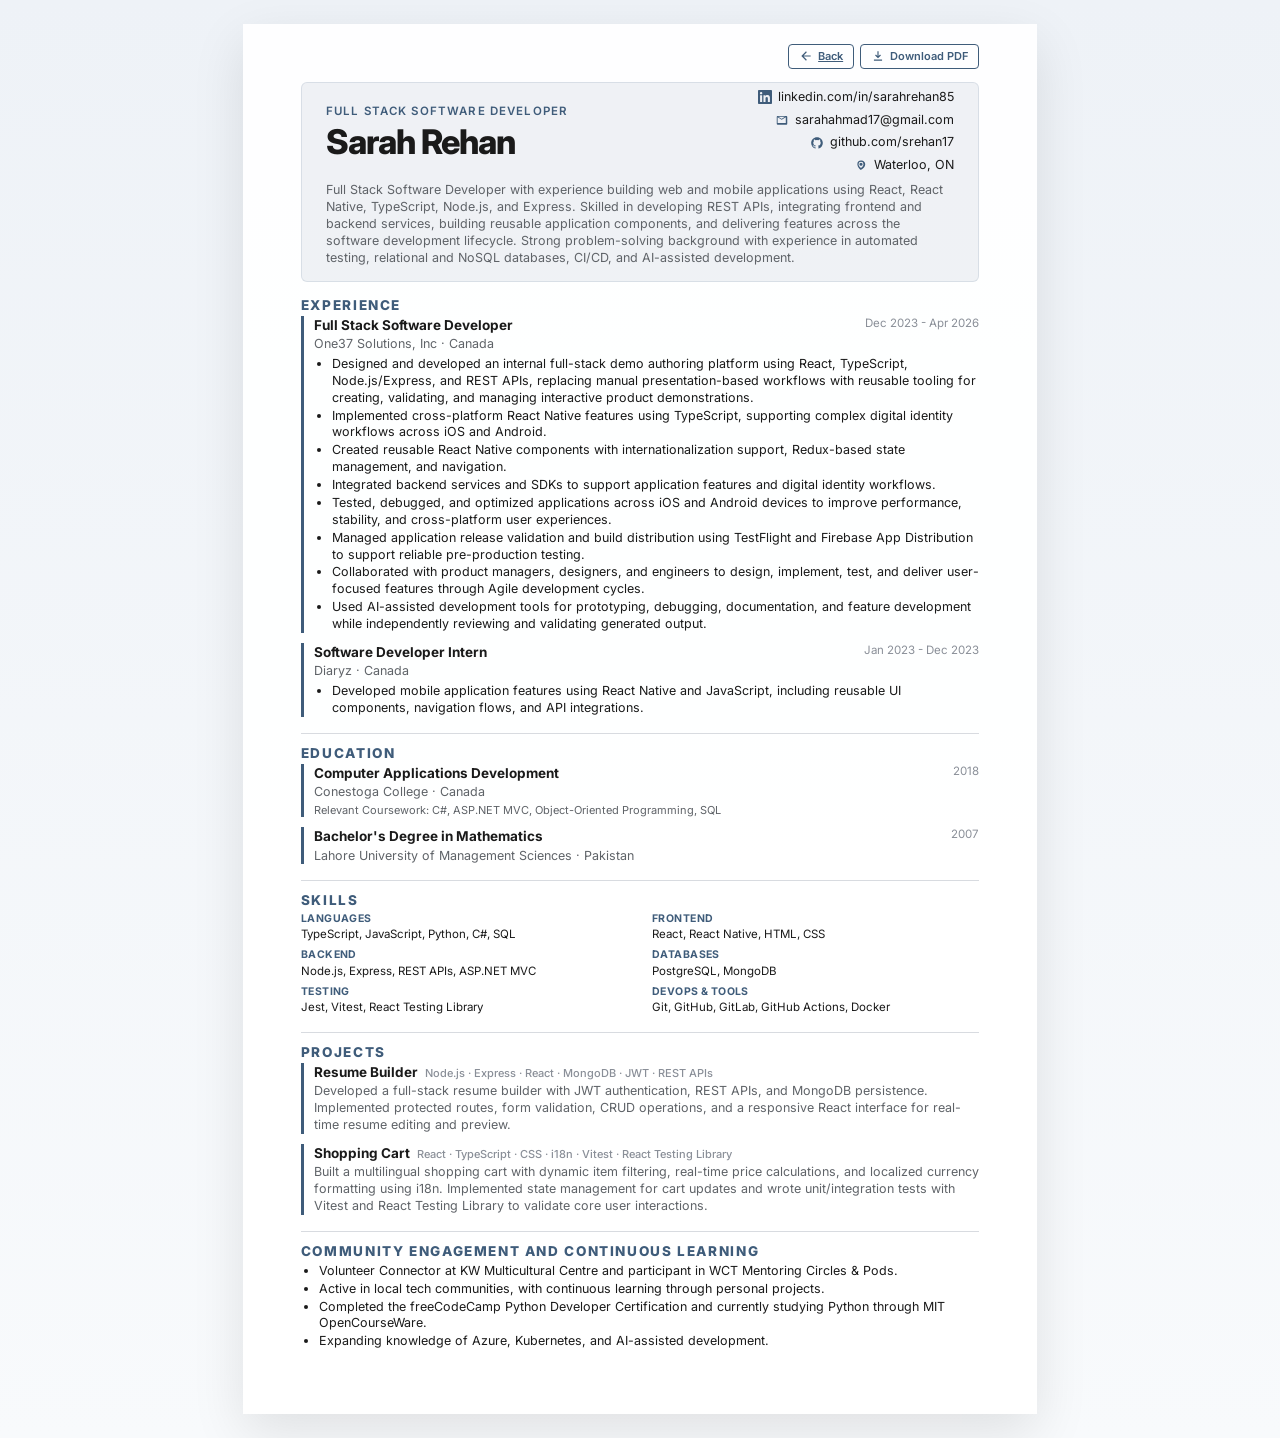
==== resume.html @ ca472cb9 "Update resume and portfolio" ====
<!DOCTYPE html>
<html lang="en">
<head>
  <meta charset="UTF-8" />
  <meta name="viewport" content="width=device-width, initial-scale=1.0" />
  <title>Sarah Rehan | Resume</title>
  <meta
    name="description"
    content="Sarah Rehan — Full Stack Software Developer resume"
  />
  <link rel="preconnect" href="https://fonts.googleapis.com" />
  <link rel="preconnect" href="https://fonts.gstatic.com" crossorigin />
  <link
    href="https://fonts.googleapis.com/css2?family=Inter:wght@400;500;600;700;800&display=swap"
    rel="stylesheet"
  />
  <link rel="stylesheet" href="./assets/resume.css" />
</head>
<body>
  <main class="page">
    <div class="page-actions">
      <a class="download-btn" href="./index.html">
        <svg viewBox="0 0 24 24" fill="currentColor" width="14" height="14" aria-hidden="true"><path d="M20 11H7.83l5.59-5.59L12 4l-8 8 8 8 1.41-1.41L7.83 13H20v-2z"/></svg>
        Back
      </a>
      <button class="download-btn" onclick="window.print()">
        <svg viewBox="0 0 24 24" fill="currentColor" width="14" height="14" aria-hidden="true"><path d="M12 16l-5-5 1.4-1.4 2.6 2.6V4h2v8.2l2.6-2.6L17 11l-5 5zm-7 4v-2h14v2H5z"/></svg>
        Download PDF
      </button>
    </div>
    <header class="header">
      <div class="header-top">
        <div class="header-identity">
          <p class="role">Full Stack Software Developer</p>
          <h1>Sarah Rehan</h1>
        </div>
        <div class="header-contact">
          <a href="https://www.linkedin.com/in/sarahrehan85" target="_blank" rel="noopener noreferrer">
            <span class="icon" aria-hidden="true">
              <svg viewBox="0 0 24 24" fill="currentColor"><path d="M20.447 20.452h-3.554v-5.569c0-1.328-.027-3.037-1.852-3.037-1.853 0-2.136 1.445-2.136 2.939v5.667H9.351V9h3.414v1.561h.046c.477-.9 1.637-1.85 3.37-1.85 3.601 0 4.267 2.37 4.267 5.455v6.286zM5.337 7.433a2.062 2.062 0 0 1-2.063-2.065 2.064 2.064 0 1 1 2.063 2.065zm1.782 13.019H3.555V9h3.564v11.452zM22.225 0H1.771C.792 0 0 .774 0 1.729v20.542C0 23.227.792 24 1.771 24h20.451C23.2 24 24 23.227 24 22.271V1.729C24 .774 23.2 0 22.222 0h.003z"/></svg>
            </span>
            <span>linkedin.com/in/sarahrehan85</span>
          </a>
          <a href="mailto:sarahahmad17@gmail.com">
            <span class="icon" aria-hidden="true">
              <svg viewBox="0 0 24 24" fill="currentColor"><path d="M3 6.75C3 5.78 3.78 5 4.75 5h14.5c.97 0 1.75.78 1.75 1.75v11.5c0 .97-.78 1.75-1.75 1.75H4.75A1.75 1.75 0 0 1 3 18.25V6.75Zm1.5.5v10h14V7.25l-7 4.5-7-4.5Zm1.1-.84 5.4 3.48c.2.13.45.13.65 0l5.4-3.48H5.5Z"/></svg>
            </span>
            <span>sarahahmad17@gmail.com</span>
          </a>
          <a href="https://github.com/srehan17" target="_blank" rel="noopener noreferrer">
            <span class="icon" aria-hidden="true">
              <svg viewBox="0 0 24 24" fill="currentColor"><path d="M12 2C6.477 2 2 6.477 2 12c0 4.418 2.865 8.166 6.839 9.489.5.092.682-.217.682-.482 0-.237-.009-.868-.013-1.703-2.782.604-3.369-1.342-3.369-1.342-.454-1.154-1.11-1.462-1.11-1.462-.908-.62.069-.608.069-.608 1.003.07 1.531 1.03 1.531 1.03.892 1.529 2.341 1.087 2.91.832.092-.647.35-1.088.636-1.338-2.22-.253-4.555-1.11-4.555-4.943 0-1.091.39-1.984 1.029-2.683-.103-.253-.446-1.27.098-2.647 0 0 .84-.269 2.75 1.025A9.578 9.578 0 0 1 12 6.836a9.59 9.59 0 0 1 2.504.337c1.909-1.294 2.747-1.025 2.747-1.025.546 1.377.202 2.394.1 2.647.64.699 1.028 1.592 1.028 2.683 0 3.842-2.339 4.687-4.566 4.935.359.309.678.919.678 1.852 0 1.336-.012 2.415-.012 2.743 0 .267.18.578.688.48C19.138 20.163 22 16.418 22 12c0-5.523-4.477-10-10-10z"/></svg>
            </span>
            <span>github.com/srehan17</span>
          </a>
          <span class="job-links-item">
            <span class="icon" aria-hidden="true">
              <svg viewBox="0 0 24 24" fill="currentColor"><path d="M12 2.75A6.25 6.25 0 0 0 5.75 9c0 3.84 3.33 7.72 5.06 9.24a1.25 1.25 0 0 0 1.38 0C15.92 16.74 19.25 12.84 19.25 9A6.25 6.25 0 0 0 12 2.75Zm0 2a4.25 4.25 0 0 1 4.25 4.25c0 2.55-2.33 5.05-4.25 6.64-1.92-1.6-4.25-4.09-4.25-6.64A4.25 4.25 0 0 1 12 4.75Zm0 1.5a2.75 2.75 0 1 0 0 5.5 2.75 2.75 0 0 0 0-5.5Z"/></svg>
            </span>
            <span>Waterloo, ON</span>
          </span>
        </div>
      </div>
      <p class="summary">
        Full Stack Software Developer with experience building web and mobile applications using React, React Native, TypeScript, Node.js, and Express. Skilled in developing REST APIs, integrating frontend and backend services, building reusable application components, and delivering features across the software development lifecycle. Strong problem-solving background with experience in automated testing, relational and NoSQL databases, CI/CD, and AI-assisted development.      
      </p>
    </header>
    <section class="section experience-section">
      <h2>Experience</h2>

      <div class="item">
        <div class="item-head">
          <div>
            <h3>Full Stack Software Developer</h3>
            <p>One37 Solutions, Inc · Canada</p>
          </div>
          <span>Dec 2023 - Apr 2026</span>
        </div>
        <ul>
          <li>
            Designed and developed an internal full-stack demo authoring platform using React, TypeScript, Node.js/Express, and REST APIs, replacing manual presentation-based workflows with reusable tooling for creating, validating, and managing interactive product demonstrations.
          </li>
          <li>
            Implemented cross-platform React Native features using TypeScript, supporting complex digital identity workflows across iOS and Android.
          </li>
          <li>
            Created reusable React Native components with internationalization support, Redux-based state management, and navigation.
          </li>
          <li>
            Integrated backend services and SDKs to support application features and digital identity workflows.
          </li>
          <li>
            Tested, debugged, and optimized applications across iOS and Android devices to improve performance, stability, and cross-platform user experiences.
          </li>
          <li>
            Managed application release validation and build distribution using TestFlight and Firebase App Distribution to support reliable pre-production testing.
          </li>
          <li>
            Collaborated with product managers, designers, and engineers to design, implement, test, and deliver user-focused features through Agile development cycles.
          </li>
          <li>
            Used AI-assisted development tools for prototyping, debugging, documentation, and feature development while independently reviewing and validating generated output.
          </li>
        </ul>
      </div>

      <div class="item">
        <div class="item-head">
          <div>
            <h3>Software Developer Intern</h3>
            <p>Diaryz · Canada</p>
          </div>
          <span>Jan 2023 - Dec 2023</span>
        </div>
        <ul>
          <li>
            Developed mobile application features using React Native and JavaScript, including reusable UI components, navigation flows, and API integrations.
          </li>
        </ul>
      </div>
    </section>

    <section class="section education-section">
      <h2>Education</h2>

      <div class="edu">
        <div class="edu-head">
          <div>
            <h3>Computer Applications Development</h3>
            <p>Conestoga College · Canada</p>
          </div>
          <span>2018</span>
        </div>
        <div>
          <p class="coursework">
            Relevant Coursework: C#, ASP.NET MVC, Object-Oriented Programming, SQL
          </p>
          </div>
      </div>

      <div class="edu">
        <div class="edu-head">
          <div>
            <h3>Bachelor's Degree in Mathematics</h3>
            <p>Lahore University of Management Sciences · Pakistan</p>
          </div>
          <span>2007</span>
        </div>
      </div>
    </section>

    <section class="section skills-section">
      <h2>Skills</h2>
      <div class="skills-grid">
        <div class="skill-row">
          <span class="skill-label">Languages</span>
          <span class="skill-values">TypeScript, JavaScript, Python, C#, SQL</span>
        </div>
        <div class="skill-row">
          <span class="skill-label">Frontend</span>
          <span class="skill-values">React, React Native, HTML, CSS</span>
        </div>
        <div class="skill-row">
          <span class="skill-label">Backend</span>
          <span class="skill-values">Node.js, Express, REST APIs, ASP.NET MVC</span>
        </div>
        <div class="skill-row">
          <span class="skill-label">Databases</span>
          <span class="skill-values">PostgreSQL, MongoDB</span>
        </div>
        <div class="skill-row">
          <span class="skill-label">Testing</span>
          <span class="skill-values">Jest, Vitest, React Testing Library</span>
        </div>
        <div class="skill-row">
          <span class="skill-label">DevOps & Tools</span>
          <span class="skill-values">Git, GitHub, GitLab, GitHub Actions, Docker</span>
        </div>
      </div>
    </section>

    <div class="bottom-grid">
      <section class="section">
        <h2>Projects</h2>

        <div class="project">
          <h3>Resume Builder <span class="tech">Node.js · Express · React · MongoDB · JWT · REST APIs</span></h3>
          <p>
            Developed a full-stack resume builder with JWT authentication, REST APIs, and MongoDB persistence. Implemented protected routes, form validation, CRUD operations, and a responsive React interface for real-time resume editing and preview.
          </p>
        </div>
        <div class="project">
          <h3>Shopping Cart <span class="tech">React · TypeScript · CSS · i18n · Vitest · React Testing Library</span></h3>
          <p>
            Built a multilingual shopping cart with dynamic item filtering, real-time price calculations, and localized currency formatting using i18n. Implemented state management for cart updates and wrote unit/integration tests with Vitest and React Testing Library to validate core user interactions.
          </p>
        </div>
      </section>

      <section class="section">
        <h2>Community Engagement and Continuous Learning</h2>
        <div class="item">
          <ul class="compact">
            <li>Volunteer Connector at KW Multicultural Centre and participant in WCT Mentoring Circles &amp; Pods.</li>            
            <li>Active in local tech communities, with continuous learning through personal projects.</li>
            <li>  Completed the freeCodeCamp Python Developer Certification and currently studying Python through MIT OpenCourseWare.</li>
            <li>Expanding knowledge of Azure, Kubernetes, and AI-assisted development.</li>
          </ul>
        </div>
      </section>
    </div>
  </main>
</body>
</html>
---- assets/resume.css ----
:root {
  --text: #1a1a1a;
  --muted: #5f6368;
  --soft: #8a8f98;
  --line: #d8dbe0;
  --accent: #3f5c7a;
  --bg: #ffffff;
}

* {
  box-sizing: border-box;
}

html,
body {
  margin: 0;
  padding: 0;
  background: linear-gradient(180deg, #eef2f7 0%, #f8fafc 100%);
  color: var(--text);
  font-family: "Inter", sans-serif;
  line-height: 1.35;
}

body {
  padding: 24px 0;
}

.page {
  position: relative;
  width: 210mm;
  min-height: 297mm;
  margin: 0 auto;
  background: rgba(255, 255, 255, 0.96);
  padding: 15mm 15mm 14mm;
  box-shadow: 0 18px 50px rgba(0, 0, 0, 0.1);
  border: 1px solid rgba(255, 255, 255, 0.6);
}

/* Header */
.header {
  display: block;
  margin-bottom: 10px;
  padding: 6px 24px 14px;
  border-radius: 6px;
  background: rgba(63, 92, 122, 0.08);
  border: 1px solid rgba(63, 92, 122, 0.12);
}

.header-top {
  display: grid;
  grid-template-columns: 1fr auto;
  gap: 20px;
  align-items: center;
}

.header-contact {
  display: grid;
  gap: 6px;
  justify-items: end;
  text-align: right;
}

h1 {
  margin: 0;
  font-size: 34px;
  line-height: 1;
  font-weight: 800;
  letter-spacing: -0.03em;
}

.role {
  margin: 0 0 6px;
  font-size: 11.5px;
  font-weight: 600;
  letter-spacing: 0.1em;
  text-transform: uppercase;
  color: var(--accent);
}

.contact {
  display: grid;
  gap: 6px;
  justify-items: end;
  font-size: 12.5px;
  text-align: right;
}

.contact-item,
.header-contact a,
.header-contact .job-links-item {
  display: inline-flex;
  align-items: center;
  gap: 6px;
  color: var(--text);
  text-decoration: none;
  font-size: 12.5px;
}

.contact-item {
  gap: 8px;
}

.contact-item:hover,
.header-contact a:hover {
  color: var(--accent);
}

.contact-item .icon {
  width: 16px;
  height: 16px;
}

.header-contact .icon,
.job-links .icon {
  width: 14px;
  height: 14px;
}

.contact-item .icon,
.header-contact .icon,
.job-links .icon {
  display: inline-flex;
  color: var(--accent);
  flex-shrink: 0;
}

.contact-item .icon svg,
.header-contact .icon svg,
.job-links .icon svg {
  width: 100%;
  height: 100%;
}

.contact a,
.contact span {
  color: inherit;
  text-decoration: none;
}

.job-links {
  margin-top: 6px;
  display: flex;
  flex-wrap: wrap;
  gap: 14px;
}

.job-links a {
  display: inline-flex;
  align-items: center;
  gap: 6px;
  color: var(--text);
  text-decoration: none;
  font-size: 12.5px;
}

.job-links a:hover {
  color: var(--accent);
}

.job-links-item {
  display: inline-flex;
  align-items: center;
  gap: 6px;
  font-size: 12.5px;
  color: var(--text);
}

/* Sections */
.section {
  margin-top: 16px;
  padding-top: 10px;
  border-top: 1px solid var(--line);
}

.header + .section {
  margin-top: 14px;
  padding-top: 0;
  border-top: none;
}

.summary {
  margin-top: 4px;
  padding-top: 4px;
  color: var(--muted);
}

h2 {
  margin: 0 0 2px;
  font-size: 12.5px;
  font-weight: 800;
  text-transform: uppercase;
  letter-spacing: 0.12em;
  color: var(--accent);
}

h3 {
  margin: 0;
  font-size: 13.5px;
  font-weight: 700;
}

p {
  margin: 0;
  font-size: 12.5px;
}

ul {
  margin: 3px 0 0 18px;
  padding: 0;
}

li {
  margin: 0 0 1px;
  font-size: 12.5px;
}

strong {
  font-weight: 700;
}

/* Section heading emphasis */
.experience-section h2,
.education-section h2,
.skills-section h2,
.bottom-grid h2 {
  font-size: 13.5px;
}

.item,
.project,
.edu {
  margin-bottom: 10px;
}

.item-head,
.edu-head {
  display: grid;
  grid-template-columns: 1fr auto;
  gap: 12px;
  align-items: start;
  margin-bottom: 1px;
}

.item-head p,
.edu p,
.project p:first-of-type {
  margin-top: 2px;
  color: var(--muted);
}

.project p {
  margin-top: 1px;
}

.item-head span,
.edu-head span {
  font-size: 11.5px;
  color: var(--soft);
  white-space: nowrap;
}

.experience-section .item,
.education-section .edu,
.project,
.section .item {
  padding-left: 10px;
  border-left: 3px solid var(--accent);
}

.section:last-child .item {
  padding-left: 0;
  border-left: none;
}

.bottom-grid .project:last-child,
.education-section .edu:last-child,
.experience-section .item:last-child {
  margin-bottom: 0;
}

/* Layout blocks */
.two-col {
  display: grid;
  grid-template-columns: 1.35fr 0.95fr;
  gap: 18px;
  align-items: start;
}

.bottom-grid {
  display: grid;
  grid-template-columns: 1fr;
  gap: 0;
  align-items: start;
}

.bottom-grid > .section {
  min-width: 0;
}

.bottom-grid > .section h2 {
  margin-top: 0;
}

.skills-grid {
  display: grid;
  grid-template-columns: 1fr 1fr;
  gap: 6px 24px;
}

.skill-row {
  display: block;
}

.skill-label {
  display: block;
  margin-bottom: 1px;
  font-size: 10.5px;
  font-weight: 700;
  color: var(--accent);
  text-transform: uppercase;
  letter-spacing: 0.04em;
}

.skill-values {
  display: block;
  font-size: 11.5px;
  line-height: 1.35;
  color: var(--text);
}

.pills {
  display: flex;
  flex-wrap: wrap;
  gap: 4px;
  justify-content: center;
  margin-top: 10px;
}

.pill {
  padding: 1px 7px;
  border: 1px solid rgba(63, 92, 122, 0.2);
  border-radius: 4px;
  background: #ffffff;
  color: var(--text);
  font-size: 11px;
}

.compact li {
  margin-bottom: 1px;
}

.tech {
  margin-left: 4px;
  font-size: 11px;
  font-weight: 500;
  color: var(--soft);
}

.subhead {
  margin-top: 0;
}

.coursework {
  margin-top: 3px;
  color: var(--muted);
  font-size: 11px;
  line-height: 1.3;
}

/* Actions */
.page-actions {
  position: absolute;
  top: 5mm;
  right: 15mm;
  display: flex;
  gap: 6px;
}

.download-btn {
  display: inline-flex;
  align-items: center;
  gap: 5px;
  padding: 4px 10px;
  border: 1px solid var(--accent);
  border-radius: 4px;
  background: transparent;
  color: var(--accent);
  font-family: inherit;
  font-size: 11px;
  font-weight: 600;
  cursor: pointer;
  transition: background 0.15s, color 0.15s;
}

.download-btn:hover {
  background: var(--accent);
  color: #ffffff;
}

/* Mobile fallback */
@media screen and (max-width: 900px) {
  body {
    padding: 0;
    background: #ffffff;
  }

  .page {
    width: 100%;
    min-height: auto;
    padding: 16px 22px 22px;
    box-shadow: none;
  }

  .page-actions {
    position: static;
    margin-bottom: 14px;
  }

  .header,
  .header-top,
  .two-col,
  .bottom-grid,
  .item-head,
  .edu-head {
    display: block;
  }

  .header-contact,
  .contact {
    justify-items: start;
    text-align: left;
    margin-top: 12px;
  }

  .experience-section .item,
  .education-section .edu {
    padding-left: 0;
    border-left: none;
  }

  .skills-grid {
    grid-template-columns: 1fr;
    gap: 6px;
  }

  .skill-row {
    display: grid;
    grid-template-columns: 110px 1fr;
    gap: 8px;
    align-items: start;
    padding: 6px 0;
    border-bottom: 1px solid var(--line);
  }

  .skill-row:last-child {
    border-bottom: none;
  }

  .skill-label {
    font-size: 11px;
    line-height: 1.2;
  }

  .skill-values {
    font-size: 12px;
    line-height: 1.35;
  }
}

@media screen and (max-width: 480px) {
  .skill-row,
  .skills-grid {
    grid-template-columns: 1fr;
  }

  .skill-row {
    gap: 2px;
  }

  .skills-grid {
    gap: 8px;
  }

  .skill-label {
    font-size: 10.5px;
  }

  .skill-values {
    font-size: 12px;
  }
}

/* Print */
@page {
  size: A4;
  margin: 10mm;
}

@media print {
  html,
  body {
    margin: 0;
    padding: 0;
    background: #ffffff;
  }

  .page {
    width: auto;
    min-height: auto;
    margin: 0;
    padding: 9mm 11mm;
    border: none;
    box-shadow: none;
  }

  .header-actions,
  .page-actions {
    display: none !important;
  }

  .header-top {
    display: grid;
    grid-template-columns: 1fr auto;
  }

  .header-contact {
    justify-items: end;
    text-align: right;
  }

  .header {
    padding: 14px 16px;
    margin-bottom: 10px;
  }

  .section {
    margin-top: 6px;
    padding-top: 4px;
  }

  .header + .section {
    margin-top: 6px;
    padding-top: 0;
  }

  .item,
  .project,
  .edu {
    margin-bottom: 5px;
  }

  ul {
    margin-top: 3px;
  }

  li {
    margin-bottom: 1px;
  }

  .summary {
    margin-top: 4px;
    padding-top: 4px;
  }

  p,
  li {
    font-size: 11px;
    line-height: 1.35;
  }

  h3 {
    font-size: 12px;
  }

  h2 {
    font-size: 11px;
  }

  .experience-section h2,
  .education-section h2,
  .skills-section h2,
  .bottom-grid h2 {
    font-size: 12px;
  }

  a {
    color: inherit;
    text-decoration: none;
  }
}
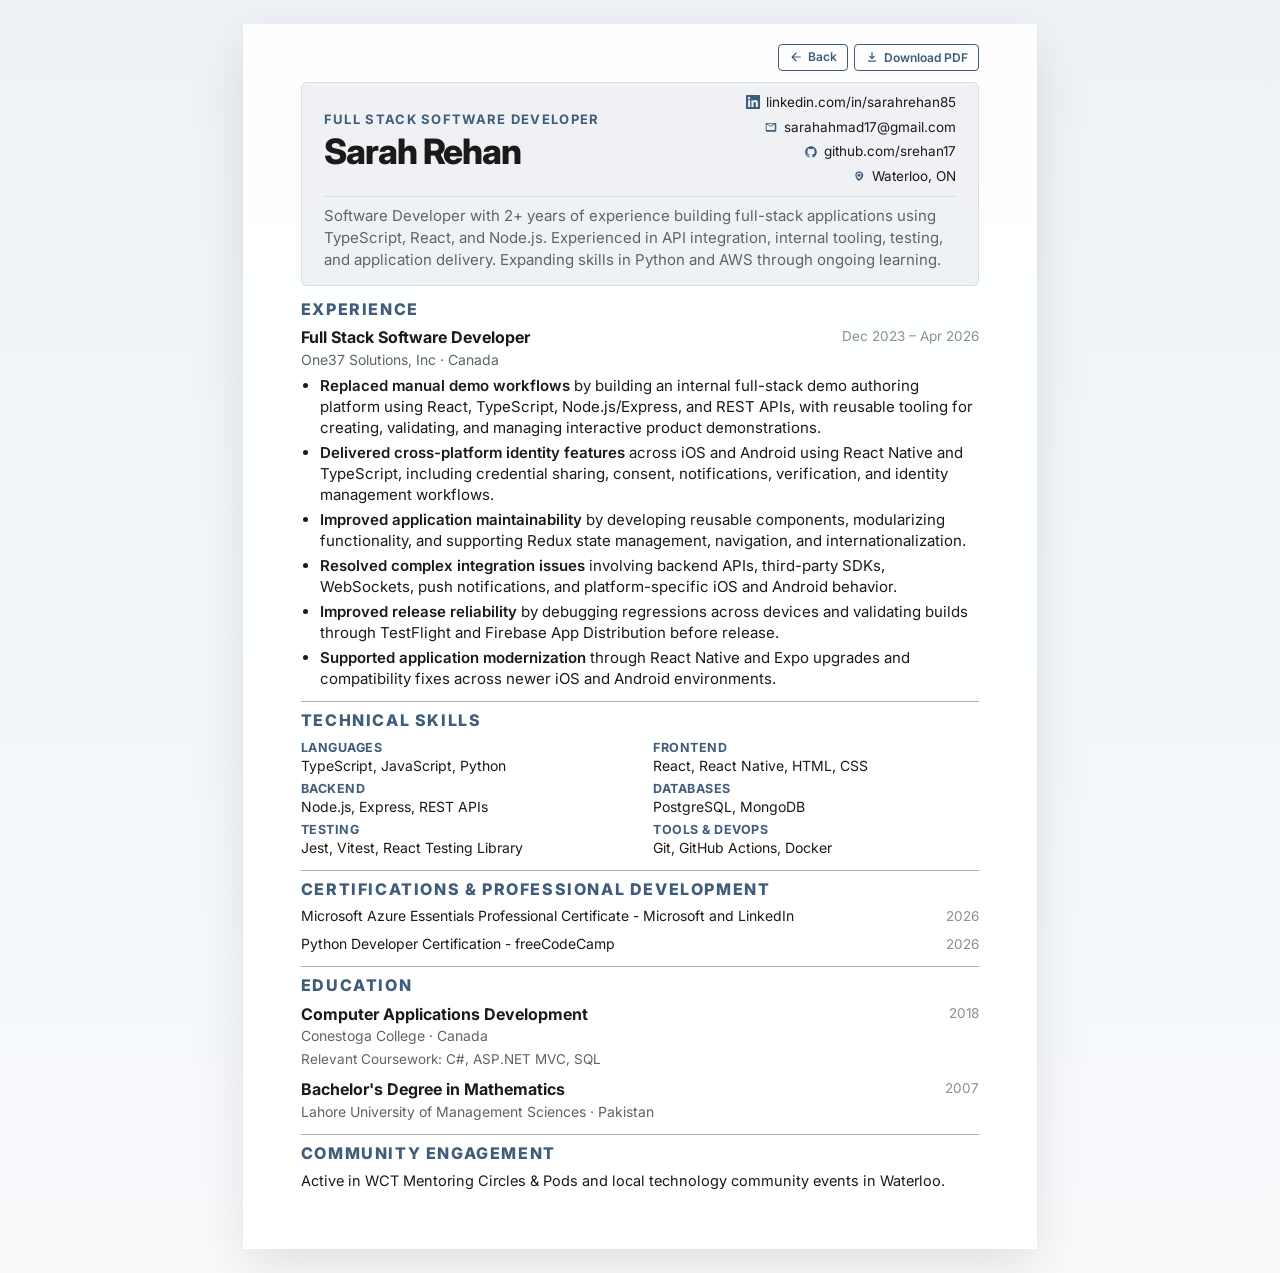
==== commit 3badd604: "Refine resume content and styling" ====
--- a/resume.html
+++ b/resume.html
@@ -3,68 +3,137 @@
 <head>
   <meta charset="UTF-8" />
   <meta name="viewport" content="width=device-width, initial-scale=1.0" />
+
   <title>Sarah Rehan | Resume</title>
+
   <meta
     name="description"
     content="Sarah Rehan — Full Stack Software Developer resume"
   />
+
   <link rel="preconnect" href="https://fonts.googleapis.com" />
   <link rel="preconnect" href="https://fonts.gstatic.com" crossorigin />
+
   <link
     href="https://fonts.googleapis.com/css2?family=Inter:wght@400;500;600;700;800&display=swap"
     rel="stylesheet"
   />
+
   <link rel="stylesheet" href="./assets/resume.css" />
 </head>
+
 <body>
   <main class="page">
+
+    <!-- Actions -->
     <div class="page-actions">
       <a class="download-btn" href="./index.html">
-        <svg viewBox="0 0 24 24" fill="currentColor" width="14" height="14" aria-hidden="true"><path d="M20 11H7.83l5.59-5.59L12 4l-8 8 8 8 1.41-1.41L7.83 13H20v-2z"/></svg>
+        <svg
+          viewBox="0 0 24 24"
+          fill="currentColor"
+          width="14"
+          height="14"
+          aria-hidden="true"
+        >
+          <path
+            d="M20 11H7.83l5.59-5.59L12 4l-8 8 8 8 1.41-1.41L7.83 13H20v-2z"
+          />
+        </svg>
         Back
       </a>
+
       <button class="download-btn" onclick="window.print()">
-        <svg viewBox="0 0 24 24" fill="currentColor" width="14" height="14" aria-hidden="true"><path d="M12 16l-5-5 1.4-1.4 2.6 2.6V4h2v8.2l2.6-2.6L17 11l-5 5zm-7 4v-2h14v2H5z"/></svg>
+        <svg
+          viewBox="0 0 24 24"
+          fill="currentColor"
+          width="14"
+          height="14"
+          aria-hidden="true"
+        >
+          <path
+            d="M12 16l-5-5 1.4-1.4 2.6 2.6V4h2v8.2l2.6-2.6L17 11l-5 5zm-7 4v-2h14v2H5z"
+          />
+        </svg>
         Download PDF
       </button>
     </div>
+
+    <!-- Header -->
     <header class="header">
       <div class="header-top">
+
         <div class="header-identity">
           <p class="role">Full Stack Software Developer</p>
           <h1>Sarah Rehan</h1>
         </div>
+
         <div class="header-contact">
-          <a href="https://www.linkedin.com/in/sarahrehan85" target="_blank" rel="noopener noreferrer">
+
+          <a
+            href="https://www.linkedin.com/in/sarahrehan85"
+            target="_blank"
+            rel="noopener noreferrer"
+          >
             <span class="icon" aria-hidden="true">
-              <svg viewBox="0 0 24 24" fill="currentColor"><path d="M20.447 20.452h-3.554v-5.569c0-1.328-.027-3.037-1.852-3.037-1.853 0-2.136 1.445-2.136 2.939v5.667H9.351V9h3.414v1.561h.046c.477-.9 1.637-1.85 3.37-1.85 3.601 0 4.267 2.37 4.267 5.455v6.286zM5.337 7.433a2.062 2.062 0 0 1-2.063-2.065 2.064 2.064 0 1 1 2.063 2.065zm1.782 13.019H3.555V9h3.564v11.452zM22.225 0H1.771C.792 0 0 .774 0 1.729v20.542C0 23.227.792 24 1.771 24h20.451C23.2 24 24 23.227 24 22.271V1.729C24 .774 23.2 0 22.222 0h.003z"/></svg>
+              <svg viewBox="0 0 24 24" fill="currentColor">
+                <path
+                  d="M20.447 20.452h-3.554v-5.569c0-1.328-.027-3.037-1.852-3.037-1.853 0-2.136 1.445-2.136 2.939v5.667H9.351V9h3.414v1.561h.046c.477-.9 1.637-1.85 3.37-1.85 3.601 0 4.267 2.37 4.267 5.455v6.286zM5.337 7.433a2.062 2.062 0 0 1-2.063-2.065 2.064 2.064 0 1 1 2.063 2.065zm1.782 13.019H3.555V9h3.564v11.452zM22.225 0H1.771C.792 0 0 .774 0 1.729v20.542C0 23.227.792 24 1.771 24h20.451C23.2 24 24 23.227 24 22.271V1.729C24 .774 23.2 0 22.222 0h.003z"
+                />
+              </svg>
             </span>
+
             <span>linkedin.com/in/sarahrehan85</span>
           </a>
+
           <a href="mailto:sarahahmad17@gmail.com">
             <span class="icon" aria-hidden="true">
-              <svg viewBox="0 0 24 24" fill="currentColor"><path d="M3 6.75C3 5.78 3.78 5 4.75 5h14.5c.97 0 1.75.78 1.75 1.75v11.5c0 .97-.78 1.75-1.75 1.75H4.75A1.75 1.75 0 0 1 3 18.25V6.75Zm1.5.5v10h14V7.25l-7 4.5-7-4.5Zm1.1-.84 5.4 3.48c.2.13.45.13.65 0l5.4-3.48H5.5Z"/></svg>
+              <svg viewBox="0 0 24 24" fill="currentColor">
+                <path
+                  d="M3 6.75C3 5.78 3.78 5 4.75 5h14.5c.97 0 1.75.78 1.75 1.75v11.5c0 .97-.78 1.75-1.75 1.75H4.75A1.75 1.75 0 0 1 3 18.25V6.75Zm1.5.5v10h14V7.25l-7 4.5-7-4.5Zm1.1-.84 5.4 3.48c.2.13.45.13.65 0l5.4-3.48H5.5Z"
+                />
+              </svg>
             </span>
+
             <span>sarahahmad17@gmail.com</span>
           </a>
-          <a href="https://github.com/srehan17" target="_blank" rel="noopener noreferrer">
+
+          <a
+            href="https://github.com/srehan17"
+            target="_blank"
+            rel="noopener noreferrer"
+          >
             <span class="icon" aria-hidden="true">
-              <svg viewBox="0 0 24 24" fill="currentColor"><path d="M12 2C6.477 2 2 6.477 2 12c0 4.418 2.865 8.166 6.839 9.489.5.092.682-.217.682-.482 0-.237-.009-.868-.013-1.703-2.782.604-3.369-1.342-3.369-1.342-.454-1.154-1.11-1.462-1.11-1.462-.908-.62.069-.608.069-.608 1.003.07 1.531 1.03 1.531 1.03.892 1.529 2.341 1.087 2.91.832.092-.647.35-1.088.636-1.338-2.22-.253-4.555-1.11-4.555-4.943 0-1.091.39-1.984 1.029-2.683-.103-.253-.446-1.27.098-2.647 0 0 .84-.269 2.75 1.025A9.578 9.578 0 0 1 12 6.836a9.59 9.59 0 0 1 2.504.337c1.909-1.294 2.747-1.025 2.747-1.025.546 1.377.202 2.394.1 2.647.64.699 1.028 1.592 1.028 2.683 0 3.842-2.339 4.687-4.566 4.935.359.309.678.919.678 1.852 0 1.336-.012 2.415-.012 2.743 0 .267.18.578.688.48C19.138 20.163 22 16.418 22 12c0-5.523-4.477-10-10-10z"/></svg>
+              <svg viewBox="0 0 24 24" fill="currentColor">
+                <path
+                  d="M12 2C6.477 2 2 6.477 2 12c0 4.418 2.865 8.166 6.839 9.489.5.092.682-.217.682-.482 0-.237-.009-.868-.013-1.703-2.782.604-3.369-1.342-3.369-1.342-.454-1.154-1.11-1.462-1.11-1.462-.908-.62.069-.608.069-.608 1.003.07 1.531 1.03 1.531 1.03.892 1.529 2.341 1.087 2.91.832.092-.647.35-1.088.636-1.338-2.22-.253-4.555-1.11-4.555-4.943 0-1.091.39-1.984 1.029-2.683-.103-.253-.446-1.27.098-2.647 0 0 .84-.269 2.75 1.025A9.578 9.578 0 0 1 12 6.836a9.59 9.59 0 0 1 2.504.337c1.909-1.294 2.747-1.025 2.747-1.025.546 1.377.202 2.394.1 2.647.64.699 1.028 1.592 1.028 2.683 0 3.842-2.339 4.687-4.566 4.935.359.309.678.919.678 1.852 0 1.336-.012 2.415-.012 2.743 0 .267.18.578.688.48C19.138 20.163 22 16.418 22 12c0-5.523-4.477-10-10-10z"
+                />
+              </svg>
             </span>
+
             <span>github.com/srehan17</span>
           </a>
+
           <span class="job-links-item">
             <span class="icon" aria-hidden="true">
-              <svg viewBox="0 0 24 24" fill="currentColor"><path d="M12 2.75A6.25 6.25 0 0 0 5.75 9c0 3.84 3.33 7.72 5.06 9.24a1.25 1.25 0 0 0 1.38 0C15.92 16.74 19.25 12.84 19.25 9A6.25 6.25 0 0 0 12 2.75Zm0 2a4.25 4.25 0 0 1 4.25 4.25c0 2.55-2.33 5.05-4.25 6.64-1.92-1.6-4.25-4.09-4.25-6.64A4.25 4.25 0 0 1 12 4.75Zm0 1.5a2.75 2.75 0 1 0 0 5.5 2.75 2.75 0 0 0 0-5.5Z"/></svg>
+              <svg viewBox="0 0 24 24" fill="currentColor">
+                <path
+                  d="M12 2.75A6.25 6.25 0 0 0 5.75 9c0 3.84 3.33 7.72 5.06 9.24a1.25 1.25 0 0 0 1.38 0C15.92 16.74 19.25 12.84 19.25 9A6.25 6.25 0 0 0 12 2.75Zm0 2a4.25 4.25 0 0 1 4.25 4.25c0 2.55-2.33 5.05-4.25 6.64-1.92-1.6-4.25-4.09-4.25-6.64A4.25 4.25 0 0 1 12 4.75Zm0 1.5a2.75 2.75 0 1 0 0 5.5 2.75 2.75 0 0 0 0-5.5Z"
+                />
+              </svg>
             </span>
+
             <span>Waterloo, ON</span>
           </span>
-        </div>
-      </div>
+
+        </div>
+      </div>
+
       <p class="summary">
-        Full Stack Software Developer with experience building web and mobile applications using React, React Native, TypeScript, Node.js, and Express. Skilled in developing REST APIs, integrating frontend and backend services, building reusable application components, and delivering features across the software development lifecycle. Strong problem-solving background with experience in automated testing, relational and NoSQL databases, CI/CD, and AI-assisted development.      
+        Software Developer with 2+ years of experience building full-stack applications using TypeScript, React, and Node.js. Experienced in API integration, internal tooling, testing, and application delivery. Expanding skills in Python and AWS through ongoing learning.
       </p>
     </header>
+
+    <!-- Experience -->
     <section class="section experience-section">
       <h2>Experience</h2>
 
@@ -74,52 +143,124 @@
             <h3>Full Stack Software Developer</h3>
             <p>One37 Solutions, Inc · Canada</p>
           </div>
-          <span>Dec 2023 - Apr 2026</span>
-        </div>
-        <ul>
-          <li>
-            Designed and developed an internal full-stack demo authoring platform using React, TypeScript, Node.js/Express, and REST APIs, replacing manual presentation-based workflows with reusable tooling for creating, validating, and managing interactive product demonstrations.
-          </li>
-          <li>
-            Implemented cross-platform React Native features using TypeScript, supporting complex digital identity workflows across iOS and Android.
-          </li>
-          <li>
-            Created reusable React Native components with internationalization support, Redux-based state management, and navigation.
-          </li>
-          <li>
-            Integrated backend services and SDKs to support application features and digital identity workflows.
-          </li>
-          <li>
-            Tested, debugged, and optimized applications across iOS and Android devices to improve performance, stability, and cross-platform user experiences.
-          </li>
-          <li>
-            Managed application release validation and build distribution using TestFlight and Firebase App Distribution to support reliable pre-production testing.
-          </li>
-          <li>
-            Collaborated with product managers, designers, and engineers to design, implement, test, and deliver user-focused features through Agile development cycles.
-          </li>
-          <li>
-            Used AI-assisted development tools for prototyping, debugging, documentation, and feature development while independently reviewing and validating generated output.
-          </li>
-        </ul>
-      </div>
-
-      <div class="item">
-        <div class="item-head">
-          <div>
-            <h3>Software Developer Intern</h3>
-            <p>Diaryz · Canada</p>
-          </div>
-          <span>Jan 2023 - Dec 2023</span>
-        </div>
-        <ul>
-          <li>
-            Developed mobile application features using React Native and JavaScript, including reusable UI components, navigation flows, and API integrations.
-          </li>
-        </ul>
-      </div>
-    </section>
-
+
+          <span>Dec 2023 – Apr 2026</span>
+        </div>
+          <ul>
+            <li>
+              <strong>Replaced manual demo workflows</strong> by building an internal
+              full-stack demo authoring platform using React, TypeScript,
+              Node.js/Express, and REST APIs, with reusable tooling for creating,
+              validating, and managing interactive product demonstrations.
+            </li>
+
+            <li>
+              <strong>Delivered cross-platform identity features</strong> across iOS
+              and Android using React Native and TypeScript, including credential
+              sharing, consent, notifications, verification, and identity management
+              workflows.
+            </li>
+
+            <li>
+              <strong>Improved application maintainability</strong> by developing
+              reusable components, modularizing functionality, and supporting Redux
+              state management, navigation, and internationalization.
+            </li>
+
+            <li>
+              <strong>Resolved complex integration issues</strong> involving backend
+              APIs, third-party SDKs, WebSockets, push notifications, and
+              platform-specific iOS and Android behavior.
+            </li>
+
+            <li>
+              <strong>Improved release reliability</strong> by debugging regressions
+              across devices and validating builds through TestFlight and Firebase App
+              Distribution before release.
+            </li>
+
+            <li>
+              <strong>Supported application modernization</strong> through React Native
+              and Expo upgrades and compatibility fixes across newer iOS and Android
+              environments.
+            </li>
+          </ul>
+      </div>
+    </section>
+
+    <!-- Skills -->
+    <section class="section skills-section">
+      <h2>Technical Skills</h2>
+
+      <div class="skills-grid">
+
+        <div class="skill-row">
+          <span class="skill-label">Languages</span>
+          <span class="skill-values">
+            TypeScript, JavaScript, Python
+          </span>
+        </div>
+
+        <div class="skill-row">
+          <span class="skill-label">Frontend</span>
+          <span class="skill-values">
+            React, React Native, HTML, CSS
+          </span>
+        </div>
+
+        <div class="skill-row">
+          <span class="skill-label">Backend</span>
+          <span class="skill-values">
+            Node.js, Express, REST APIs
+          </span>
+        </div>
+
+        <div class="skill-row">
+          <span class="skill-label">Databases</span>
+          <span class="skill-values">
+            PostgreSQL, MongoDB
+          </span>
+        </div>
+
+        <div class="skill-row">
+          <span class="skill-label">Testing</span>
+          <span class="skill-values">
+            Jest, Vitest, React Testing Library
+          </span>
+        </div>
+
+        <div class="skill-row">
+          <span class="skill-label">Tools & DevOps</span>
+          <span class="skill-values">
+            Git, GitHub Actions, Docker 
+          </span>
+        </div>
+
+      </div>
+    </section>
+
+    <!-- Certifications -->
+    <section class="section certifications-section">
+      <h2>Certifications & Professional Development</h2>
+
+      <div class="credential">
+        <div>
+          <h3>Microsoft Azure Essentials Professional Certificate - Microsoft and LinkedIn</h3>
+        </div>
+        <span>2026</span>
+      </div>
+      
+      <div class="credential">
+        <div>
+          <h3>Python Developer Certification - freeCodeCamp</h3>
+        </div>
+
+        <span>2026</span>
+      </div>
+
+    </section>
+
+    <!-- Education -->
     <section class="section education-section">
       <h2>Education</h2>
 
@@ -129,13 +270,13 @@
             <h3>Computer Applications Development</h3>
             <p>Conestoga College · Canada</p>
           </div>
+
           <span>2018</span>
         </div>
-        <div>
-          <p class="coursework">
-            Relevant Coursework: C#, ASP.NET MVC, Object-Oriented Programming, SQL
-          </p>
-          </div>
+
+        <p class="coursework">
+          Relevant Coursework: C#, ASP.NET MVC, SQL
+        </p>
       </div>
 
       <div class="edu">
@@ -144,71 +285,21 @@
             <h3>Bachelor's Degree in Mathematics</h3>
             <p>Lahore University of Management Sciences · Pakistan</p>
           </div>
+
           <span>2007</span>
         </div>
       </div>
     </section>
 
-    <section class="section skills-section">
-      <h2>Skills</h2>
-      <div class="skills-grid">
-        <div class="skill-row">
-          <span class="skill-label">Languages</span>
-          <span class="skill-values">TypeScript, JavaScript, Python, C#, SQL</span>
-        </div>
-        <div class="skill-row">
-          <span class="skill-label">Frontend</span>
-          <span class="skill-values">React, React Native, HTML, CSS</span>
-        </div>
-        <div class="skill-row">
-          <span class="skill-label">Backend</span>
-          <span class="skill-values">Node.js, Express, REST APIs, ASP.NET MVC</span>
-        </div>
-        <div class="skill-row">
-          <span class="skill-label">Databases</span>
-          <span class="skill-values">PostgreSQL, MongoDB</span>
-        </div>
-        <div class="skill-row">
-          <span class="skill-label">Testing</span>
-          <span class="skill-values">Jest, Vitest, React Testing Library</span>
-        </div>
-        <div class="skill-row">
-          <span class="skill-label">DevOps & Tools</span>
-          <span class="skill-values">Git, GitHub, GitLab, GitHub Actions, Docker</span>
-        </div>
-      </div>
-    </section>
-
-    <div class="bottom-grid">
-      <section class="section">
-        <h2>Projects</h2>
-
-        <div class="project">
-          <h3>Resume Builder <span class="tech">Node.js · Express · React · MongoDB · JWT · REST APIs</span></h3>
-          <p>
-            Developed a full-stack resume builder with JWT authentication, REST APIs, and MongoDB persistence. Implemented protected routes, form validation, CRUD operations, and a responsive React interface for real-time resume editing and preview.
-          </p>
-        </div>
-        <div class="project">
-          <h3>Shopping Cart <span class="tech">React · TypeScript · CSS · i18n · Vitest · React Testing Library</span></h3>
-          <p>
-            Built a multilingual shopping cart with dynamic item filtering, real-time price calculations, and localized currency formatting using i18n. Implemented state management for cart updates and wrote unit/integration tests with Vitest and React Testing Library to validate core user interactions.
-          </p>
-        </div>
-      </section>
-
-      <section class="section">
-        <h2>Community Engagement and Continuous Learning</h2>
-        <div class="item">
-          <ul class="compact">
-            <li>Volunteer Connector at KW Multicultural Centre and participant in WCT Mentoring Circles &amp; Pods.</li>            
-            <li>Active in local tech communities, with continuous learning through personal projects.</li>
-            <li>  Completed the freeCodeCamp Python Developer Certification and currently studying Python through MIT OpenCourseWare.</li>
-            <li>Expanding knowledge of Azure, Kubernetes, and AI-assisted development.</li>
-          </ul>
-        </div>
-      </section>
-    </div>
+    <!-- Community -->
+    <section class="section community-section">
+      <h2>Community Engagement</h2>
+
+      <p>
+        Active in WCT Mentoring Circles &amp; Pods and local technology community events in Waterloo.
+      </p>
+    </section>
+
   </main>
 </body>
-</html>+</html>
--- a/assets/resume.css
+++ b/assets/resume.css
@@ -17,33 +17,40 @@
   padding: 0;
   background: linear-gradient(180deg, #eef2f7 0%, #f8fafc 100%);
   color: var(--text);
-  font-family: "Inter", sans-serif;
-  line-height: 1.35;
+  font-family: "Inter", Arial, sans-serif;
+  line-height: 1.4;
 }
 
 body {
   padding: 24px 0;
 }
+
+/* ========================================
+   PAGE
+======================================== */
 
 .page {
   position: relative;
   width: 210mm;
   min-height: 297mm;
   margin: 0 auto;
+  padding: 15mm;
   background: rgba(255, 255, 255, 0.96);
-  padding: 15mm 15mm 14mm;
+  border: 1px solid rgba(255, 255, 255, 0.6);
   box-shadow: 0 18px 50px rgba(0, 0, 0, 0.1);
-  border: 1px solid rgba(255, 255, 255, 0.6);
-}
-
-/* Header */
+}
+
+/* ========================================
+   HEADER
+======================================== */
+
 .header {
   display: block;
-  margin-bottom: 10px;
-  padding: 6px 24px 14px;
+  margin-bottom: 12px;
+  padding: 10px 22px 14px;
+  border: 1px solid rgba(63, 92, 122, 0.12);
   border-radius: 6px;
   background: rgba(63, 92, 122, 0.08);
-  border: 1px solid rgba(63, 92, 122, 0.12);
 }
 
 .header-top {
@@ -53,6 +60,31 @@
   align-items: center;
 }
 
+.header-identity {
+  min-width: 0;
+}
+
+h1 {
+  margin: 0;
+  font-size: 35px;
+  line-height: 1;
+  font-weight: 800;
+  letter-spacing: -0.03em;
+}
+
+.role {
+  margin: 0 0 6px;
+  color: var(--accent);
+  font-size: 13px;
+  font-weight: 700;
+  letter-spacing: 0.1em;
+  text-transform: uppercase;
+}
+
+/* ========================================
+   CONTACT
+======================================== */
+
 .header-contact {
   display: grid;
   gap: 6px;
@@ -60,314 +92,284 @@
   text-align: right;
 }
 
-h1 {
-  margin: 0;
-  font-size: 34px;
-  line-height: 1;
-  font-weight: 800;
-  letter-spacing: -0.03em;
-}
-
-.role {
-  margin: 0 0 6px;
-  font-size: 11.5px;
-  font-weight: 600;
-  letter-spacing: 0.1em;
-  text-transform: uppercase;
-  color: var(--accent);
-}
-
-.contact {
-  display: grid;
-  gap: 6px;
-  justify-items: end;
-  font-size: 12.5px;
-  text-align: right;
-}
-
-.contact-item,
 .header-contact a,
 .header-contact .job-links-item {
   display: inline-flex;
   align-items: center;
   gap: 6px;
   color: var(--text);
+  font-size: 13.5px;
   text-decoration: none;
-  font-size: 12.5px;
-}
-
-.contact-item {
-  gap: 8px;
-}
-
-.contact-item:hover,
+}
+
 .header-contact a:hover {
   color: var(--accent);
 }
 
-.contact-item .icon {
-  width: 16px;
-  height: 16px;
-}
-
-.header-contact .icon,
-.job-links .icon {
+.header-contact .icon {
+  display: inline-flex;
   width: 14px;
   height: 14px;
-}
-
-.contact-item .icon,
-.header-contact .icon,
-.job-links .icon {
-  display: inline-flex;
+  flex-shrink: 0;
   color: var(--accent);
-  flex-shrink: 0;
-}
-
-.contact-item .icon svg,
-.header-contact .icon svg,
-.job-links .icon svg {
+}
+
+.header-contact .icon svg {
   width: 100%;
   height: 100%;
 }
 
-.contact a,
-.contact span {
-  color: inherit;
-  text-decoration: none;
-}
-
-.job-links {
-  margin-top: 6px;
-  display: flex;
-  flex-wrap: wrap;
-  gap: 14px;
-}
-
-.job-links a {
-  display: inline-flex;
-  align-items: center;
-  gap: 6px;
-  color: var(--text);
-  text-decoration: none;
-  font-size: 12.5px;
-}
-
-.job-links a:hover {
+.summary {
+  margin: 10px 0 0;
+  padding-top: 8px;
+  border-top: 1px solid rgba(63, 92, 122, 0.14);
+  color: var(--muted);
+  font-size: 15px;
+  line-height: 1.45;
+}
+
+/* ========================================
+   GENERAL TYPOGRAPHY
+======================================== */
+
+p {
+  margin: 0;
+  font-size: 15px;
+}
+
+h2 {
+  margin: 0 0 7px;
   color: var(--accent);
-}
-
-.job-links-item {
-  display: inline-flex;
-  align-items: center;
-  gap: 6px;
-  font-size: 12.5px;
-  color: var(--text);
-}
-
-/* Sections */
+  font-size: 16px;
+  font-weight: 800;
+  letter-spacing: 0.1em;
+  text-transform: uppercase;
+}
+
+h3 {
+  margin: 0;
+  font-size: 16px;
+  line-height: 1.3;
+  font-weight: 700;
+}
+
+strong {
+  font-weight: 700;
+}
+
+.experience-section li strong {
+  font-weight: 600;
+}
+
+/* ========================================
+   SECTIONS
+======================================== */
+
 .section {
-  margin-top: 16px;
-  padding-top: 10px;
-  border-top: 1px solid var(--line);
+  margin-top: 12px;
+  padding-top: 7px;
+  border-top: 1.5px solid #a8b5c3;
 }
 
 .header + .section {
-  margin-top: 14px;
+  margin-top: 10px;
   padding-top: 0;
   border-top: none;
 }
 
-.summary {
-  margin-top: 4px;
-  padding-top: 4px;
+/* ========================================
+   EXPERIENCE
+======================================== */
+
+.item {
+  margin-bottom: 13px;
+}
+
+.item:last-child {
+  margin-bottom: 0;
+}
+
+.item-head {
+  display: grid;
+  grid-template-columns: 1fr auto;
+  gap: 14px;
+  align-items: start;
+  margin-bottom: 4px;
+}
+
+.item-head p {
+  margin-top: 2px;
   color: var(--muted);
-}
-
-h2 {
-  margin: 0 0 2px;
+  font-size: 14px;
+}
+
+.item-head > span {
+  color: var(--soft);
+  font-size: 13.5px;
+  white-space: nowrap;
+}
+
+ul {
+  margin: 6px 0 0 19px;
+  padding: 0;
+}
+
+li {
+  margin: 0 0 4px;
+  font-size: 15px;
+  line-height: 1.4;
+}
+
+li:last-child {
+  margin-bottom: 0;
+}
+
+/* ========================================
+   SKILLS
+======================================== */
+
+.skills-grid {
+  display: grid;
+  grid-template-columns: 1fr 1fr;
+  gap: 4px 26px;
+}
+
+.skill-row {
+  display: block;
+}
+
+.skill-label {
+  display: block;
+  margin-bottom: 0;
+  color: var(--accent);
   font-size: 12.5px;
-  font-weight: 800;
+  font-weight: 700;
+  letter-spacing: 0.04em;
   text-transform: uppercase;
-  letter-spacing: 0.12em;
-  color: var(--accent);
-}
-
-h3 {
-  margin: 0;
+}
+
+.skill-values {
+  display: block;
+  color: var(--text);
+  font-size: 14px;
+  line-height: 1.4;
+}
+
+/* ========================================
+   CERTIFICATIONS
+======================================== */
+
+.credential {
+  display: grid;
+  grid-template-columns: 1fr auto;
+  gap: 14px;
+  align-items: start;
+  margin-bottom: 9px;
+}
+
+.credential:last-child {
+  margin-bottom: 0;
+}
+
+.credential h3 {
+  font-size: 14px;
+  font-weight: 400;
+}
+
+.credential p {
+  margin-top: 2px;
+  color: var(--muted);
+  font-size: 14px;
+}
+
+.credential > span {
+  color: var(--soft);
   font-size: 13.5px;
-  font-weight: 700;
-}
-
-p {
-  margin: 0;
+  white-space: nowrap;
+}
+
+/* ========================================
+   PROJECTS
+======================================== */
+
+.project {
+  margin-bottom: 12px;
+  padding-left: 10px;
+  border-left: 3px solid var(--accent);
+}
+
+.project:last-child {
+  margin-bottom: 0;
+}
+
+.project h3 {
+  margin-bottom: 3px;
+}
+
+.project p {
+  color: var(--muted);
+  font-size: 14.5px;
+  line-height: 1.4;
+}
+
+.tech {
+  margin-left: 4px;
+  color: var(--soft);
   font-size: 12.5px;
-}
-
-ul {
-  margin: 3px 0 0 18px;
-  padding: 0;
-}
-
-li {
-  margin: 0 0 1px;
-  font-size: 12.5px;
-}
-
-strong {
-  font-weight: 700;
-}
-
-/* Section heading emphasis */
-.experience-section h2,
-.education-section h2,
-.skills-section h2,
-.bottom-grid h2 {
-  font-size: 13.5px;
-}
-
-.item,
-.project,
+  font-weight: 500;
+}
+
+/* ========================================
+   EDUCATION
+======================================== */
+
 .edu {
-  margin-bottom: 10px;
-}
-
-.item-head,
+  margin-bottom: 11px;
+}
+
+.edu:last-child {
+  margin-bottom: 0;
+}
+
 .edu-head {
   display: grid;
   grid-template-columns: 1fr auto;
-  gap: 12px;
+  gap: 14px;
   align-items: start;
-  margin-bottom: 1px;
-}
-
-.item-head p,
-.edu p,
-.project p:first-of-type {
+}
+
+.edu-head p {
   margin-top: 2px;
   color: var(--muted);
-}
-
-.project p {
-  margin-top: 1px;
-}
-
-.item-head span,
-.edu-head span {
-  font-size: 11.5px;
+  font-size: 14px;
+}
+
+.edu-head > span {
   color: var(--soft);
+  font-size: 13.5px;
   white-space: nowrap;
 }
 
-.experience-section .item,
-.education-section .edu,
-.project,
-.section .item {
-  padding-left: 10px;
-  border-left: 3px solid var(--accent);
-}
-
-.section:last-child .item {
-  padding-left: 0;
-  border-left: none;
-}
-
-.bottom-grid .project:last-child,
-.education-section .edu:last-child,
-.experience-section .item:last-child {
-  margin-bottom: 0;
-}
-
-/* Layout blocks */
-.two-col {
-  display: grid;
-  grid-template-columns: 1.35fr 0.95fr;
-  gap: 18px;
-  align-items: start;
-}
-
-.bottom-grid {
-  display: grid;
-  grid-template-columns: 1fr;
-  gap: 0;
-  align-items: start;
-}
-
-.bottom-grid > .section {
-  min-width: 0;
-}
-
-.bottom-grid > .section h2 {
-  margin-top: 0;
-}
-
-.skills-grid {
-  display: grid;
-  grid-template-columns: 1fr 1fr;
-  gap: 6px 24px;
-}
-
-.skill-row {
-  display: block;
-}
-
-.skill-label {
-  display: block;
-  margin-bottom: 1px;
-  font-size: 10.5px;
-  font-weight: 700;
-  color: var(--accent);
-  text-transform: uppercase;
-  letter-spacing: 0.04em;
-}
-
-.skill-values {
-  display: block;
-  font-size: 11.5px;
+.coursework {
+  margin-top: 4px;
+  color: var(--muted);
+  font-size: 13.5px;
   line-height: 1.35;
-  color: var(--text);
-}
-
-.pills {
-  display: flex;
-  flex-wrap: wrap;
-  gap: 4px;
-  justify-content: center;
-  margin-top: 10px;
-}
-
-.pill {
-  padding: 1px 7px;
-  border: 1px solid rgba(63, 92, 122, 0.2);
-  border-radius: 4px;
-  background: #ffffff;
-  color: var(--text);
-  font-size: 11px;
-}
-
-.compact li {
-  margin-bottom: 1px;
-}
-
-.tech {
-  margin-left: 4px;
-  font-size: 11px;
-  font-weight: 500;
-  color: var(--soft);
-}
-
-.subhead {
-  margin-top: 0;
-}
-
-.coursework {
-  margin-top: 3px;
-  color: var(--muted);
-  font-size: 11px;
-  line-height: 1.3;
-}
-
-/* Actions */
+}
+
+/* ========================================
+   COMMUNITY
+======================================== */
+
+.community-section p {
+  font-size: 14.5px;
+  line-height: 1.4;
+}
+
+/* ========================================
+   ACTION BUTTONS
+======================================== */
+
 .page-actions {
   position: absolute;
   top: 5mm;
@@ -386,9 +388,10 @@
   background: transparent;
   color: var(--accent);
   font-family: inherit;
-  font-size: 11px;
+  font-size: 12px;
   font-weight: 600;
   cursor: pointer;
+  text-decoration: none;
   transition: background 0.15s, color 0.15s;
 }
 
@@ -397,7 +400,10 @@
   color: #ffffff;
 }
 
-/* Mobile fallback */
+/* ========================================
+   MOBILE
+======================================== */
+
 @media screen and (max-width: 900px) {
   body {
     padding: 0;
@@ -407,48 +413,53 @@
   .page {
     width: 100%;
     min-height: auto;
-    padding: 16px 22px 22px;
+    padding: 18px 22px 24px;
+    border: none;
     box-shadow: none;
   }
 
   .page-actions {
     position: static;
-    margin-bottom: 14px;
-  }
-
-  .header,
+    margin-bottom: 16px;
+  }
+
   .header-top,
-  .two-col,
-  .bottom-grid,
   .item-head,
-  .edu-head {
+  .edu-head,
+  .credential {
     display: block;
   }
 
-  .header-contact,
-  .contact {
+  .header-contact {
     justify-items: start;
+    margin-top: 14px;
     text-align: left;
-    margin-top: 12px;
-  }
-
-  .experience-section .item,
-  .education-section .edu {
+  }
+
+  .item,
+  .project {
     padding-left: 0;
     border-left: none;
   }
 
+  .item-head > span,
+  .edu-head > span,
+  .credential > span {
+    display: block;
+    margin-top: 2px;
+  }
+
   .skills-grid {
     grid-template-columns: 1fr;
-    gap: 6px;
+    gap: 0;
   }
 
   .skill-row {
     display: grid;
-    grid-template-columns: 110px 1fr;
-    gap: 8px;
+    grid-template-columns: 120px 1fr;
+    gap: 6px;
     align-items: start;
-    padding: 6px 0;
+    padding: 4px 0;
     border-bottom: 1px solid var(--line);
   }
 
@@ -457,43 +468,36 @@
   }
 
   .skill-label {
-    font-size: 11px;
-    line-height: 1.2;
+    font-size: 12px;
   }
 
   .skill-values {
-    font-size: 12px;
-    line-height: 1.35;
+    font-size: 14px;
   }
 }
 
 @media screen and (max-width: 480px) {
-  .skill-row,
-  .skills-grid {
+  h1 {
+    font-size: 31px;
+  }
+
+  .header {
+    padding: 12px 14px;
+  }
+
+  .skill-row {
     grid-template-columns: 1fr;
-  }
-
-  .skill-row {
-    gap: 2px;
-  }
-
-  .skills-grid {
-    gap: 8px;
-  }
-
-  .skill-label {
-    font-size: 10.5px;
-  }
-
-  .skill-values {
-    font-size: 12px;
-  }
-}
-
-/* Print */
+    gap: 0;
+  }
+}
+
+/* ========================================
+   PRINT / PDF
+======================================== */
+
 @page {
   size: A4;
-  margin: 10mm;
+  margin: 0;
 }
 
 @media print {
@@ -504,18 +508,26 @@
     background: #ffffff;
   }
 
+  body {
+    line-height: 1.4;
+  }
+
   .page {
-    width: auto;
-    min-height: auto;
+    width: 210mm;
+    min-height: 297mm;
     margin: 0;
-    padding: 9mm 11mm;
+    padding: 12mm 14mm;
     border: none;
     box-shadow: none;
   }
 
-  .header-actions,
   .page-actions {
     display: none !important;
+  }
+
+  .header {
+    margin-bottom: 9px;
+    padding: 10px 15px 12px;
   }
 
   .header-top {
@@ -528,13 +540,28 @@
     text-align: right;
   }
 
-  .header {
-    padding: 14px 16px;
-    margin-bottom: 10px;
+  h1 {
+    font-size: 25.5pt;
+  }
+
+  .role {
+    font-size: 9.5pt;
+  }
+
+  .header-contact a,
+  .header-contact .job-links-item {
+    font-size: 9.5pt;
+  }
+
+  .summary {
+    margin-top: 7px;
+    padding-top: 6px;
+    font-size: 11pt;
+    line-height: 1.4;
   }
 
   .section {
-    margin-top: 6px;
+    margin-top: 7px;
     padding-top: 4px;
   }
 
@@ -543,48 +570,94 @@
     padding-top: 0;
   }
 
+  h2 {
+    margin-bottom: 5px;
+    font-size: 11.5pt;
+  }
+
+  h3 {
+    font-size: 11pt;
+  }
+
+  p,
+  li {
+    font-size: 11pt;
+    line-height: 1.4;
+  }
+
+  ul {
+    margin-top: 4px;
+  }
+
+  li {
+    margin-bottom: 2.5px;
+  }
+
   .item,
   .project,
-  .edu {
-    margin-bottom: 5px;
-  }
-
-  ul {
-    margin-top: 3px;
-  }
-
-  li {
-    margin-bottom: 1px;
-  }
-
-  .summary {
-    margin-top: 4px;
-    padding-top: 4px;
-  }
-
-  p,
-  li {
-    font-size: 11px;
-    line-height: 1.35;
-  }
-
-  h3 {
-    font-size: 12px;
-  }
-
-  h2 {
-    font-size: 11px;
-  }
-
-  .experience-section h2,
-  .education-section h2,
-  .skills-section h2,
-  .bottom-grid h2 {
-    font-size: 12px;
+  .edu,
+  .credential {
+    break-inside: avoid;
+  }
+
+  .item {
+    margin-bottom: 8px;
+  }
+
+  .item-head p,
+  .edu-head p,
+  .credential p {
+    font-size: 10pt;
+  }
+
+  .item-head > span,
+  .edu-head > span,
+  .credential > span {
+    font-size: 9.5pt;
+  }
+
+  .skills-grid {
+    gap: 3px 22px;
+  }
+
+  .skill-label {
+    font-size: 9pt;
+  }
+
+  .skill-values {
+    font-size: 10pt;
+  }
+
+  .credential {
+    margin-bottom: 6px;
+  }
+
+  .credential h3 {
+    font-size: 10pt;
+  }
+
+  .project {
+    margin-bottom: 7px;
+  }
+
+  .project p {
+    font-size: 10pt;
+  }
+
+  .tech {
+    font-size: 9pt;
+  }
+
+  .coursework {
+    font-size: 9.5pt;
+  }
+
+  .community-section p {
+    font-size: 10pt;
   }
 
   a {
     color: inherit;
     text-decoration: none;
   }
-}+}
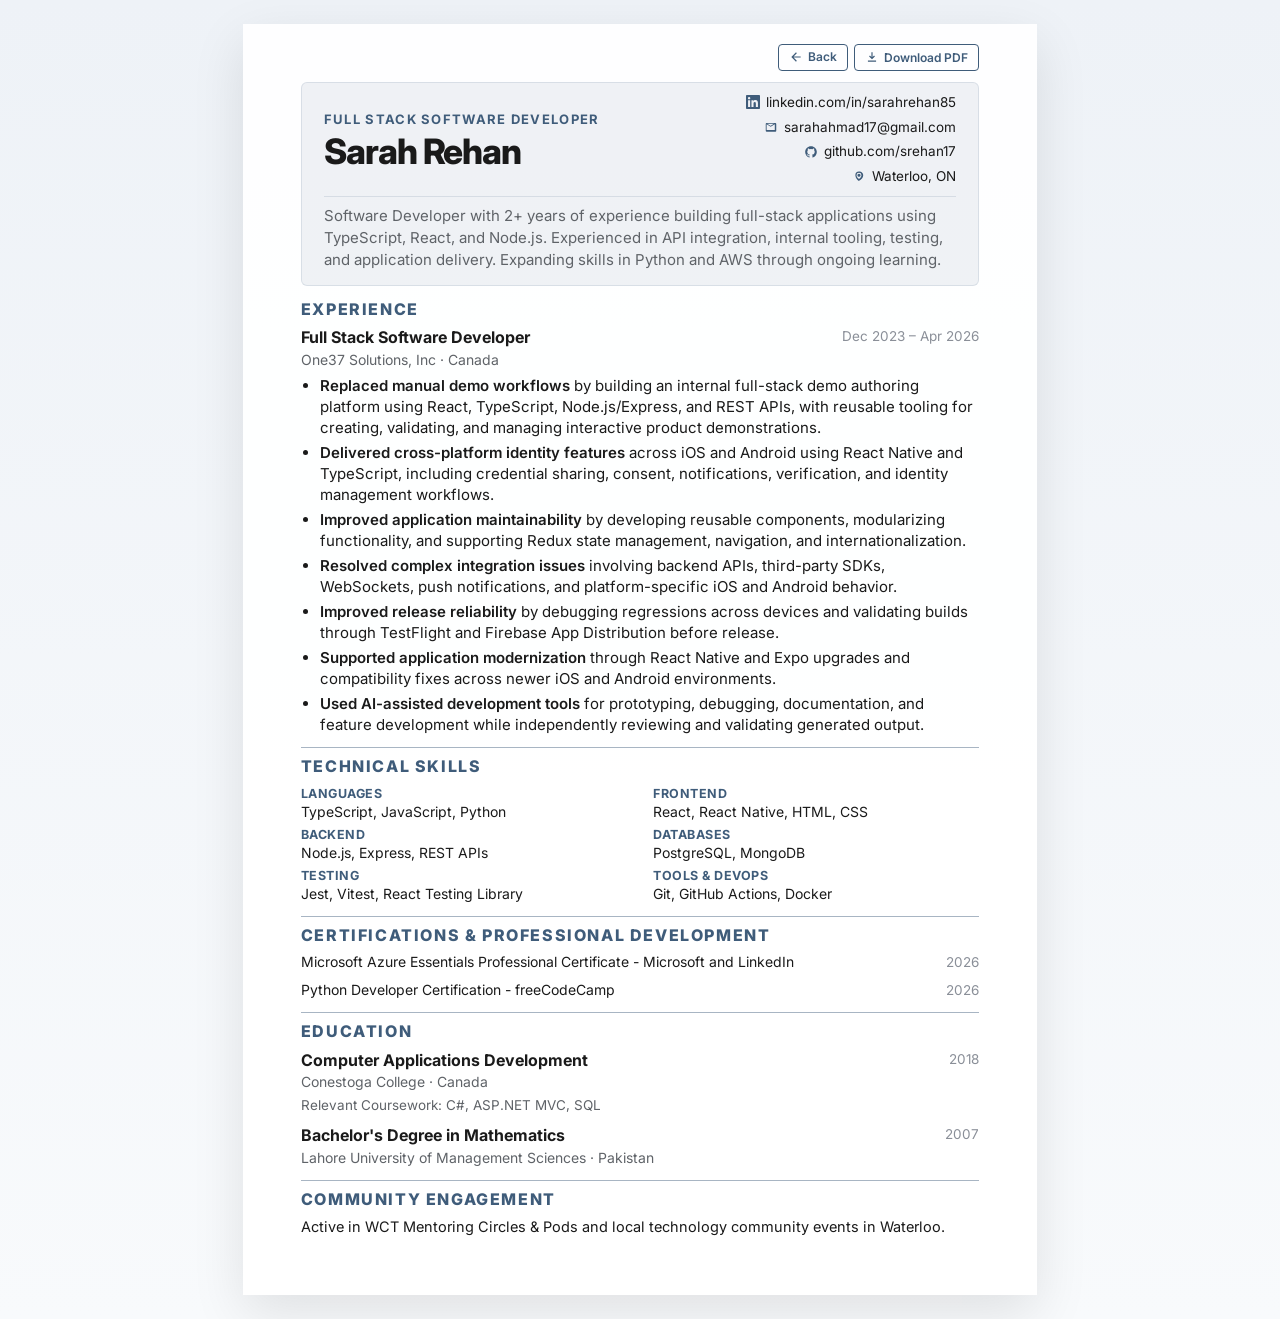
==== commit 6862ac1f: "updated spacing" ====
--- a/resume.html
+++ b/resume.html
@@ -184,6 +184,12 @@
               and Expo upgrades and compatibility fixes across newer iOS and Android
               environments.
             </li>
+
+            <li>
+              <strong>Used AI-assisted development tools</strong> for prototyping,
+              debugging, documentation, and feature development while independently
+              reviewing and validating generated output.
+            </li>
           </ul>
       </div>
     </section>
--- a/assets/resume.css
+++ b/assets/resume.css
@@ -509,7 +509,7 @@
   }
 
   body {
-    line-height: 1.4;
+    line-height: 1.3;
   }
 
   .page {
@@ -526,8 +526,8 @@
   }
 
   .header {
-    margin-bottom: 9px;
-    padding: 10px 15px 12px;
+    margin-bottom: 6px;
+    padding: 8px 15px;
   }
 
   .header-top {
@@ -561,7 +561,7 @@
   }
 
   .section {
-    margin-top: 7px;
+    margin-top: 5px;
     padding-top: 4px;
   }
 
@@ -571,7 +571,7 @@
   }
 
   h2 {
-    margin-bottom: 5px;
+    margin-bottom: 4px;
     font-size: 11.5pt;
   }
 
@@ -582,7 +582,7 @@
   p,
   li {
     font-size: 11pt;
-    line-height: 1.4;
+    line-height: 1.3;
   }
 
   ul {
@@ -590,7 +590,7 @@
   }
 
   li {
-    margin-bottom: 2.5px;
+    margin-bottom: 1.5px;
   }
 
   .item,
@@ -601,7 +601,11 @@
   }
 
   .item {
-    margin-bottom: 8px;
+    margin-bottom: 6px;
+  }
+
+  .edu {
+    margin-bottom: 7px;
   }
 
   .item-head p,
@@ -617,7 +621,7 @@
   }
 
   .skills-grid {
-    gap: 3px 22px;
+    gap: 2px 22px;
   }
 
   .skill-label {
@@ -629,7 +633,7 @@
   }
 
   .credential {
-    margin-bottom: 6px;
+    margin-bottom: 4px;
   }
 
   .credential h3 {
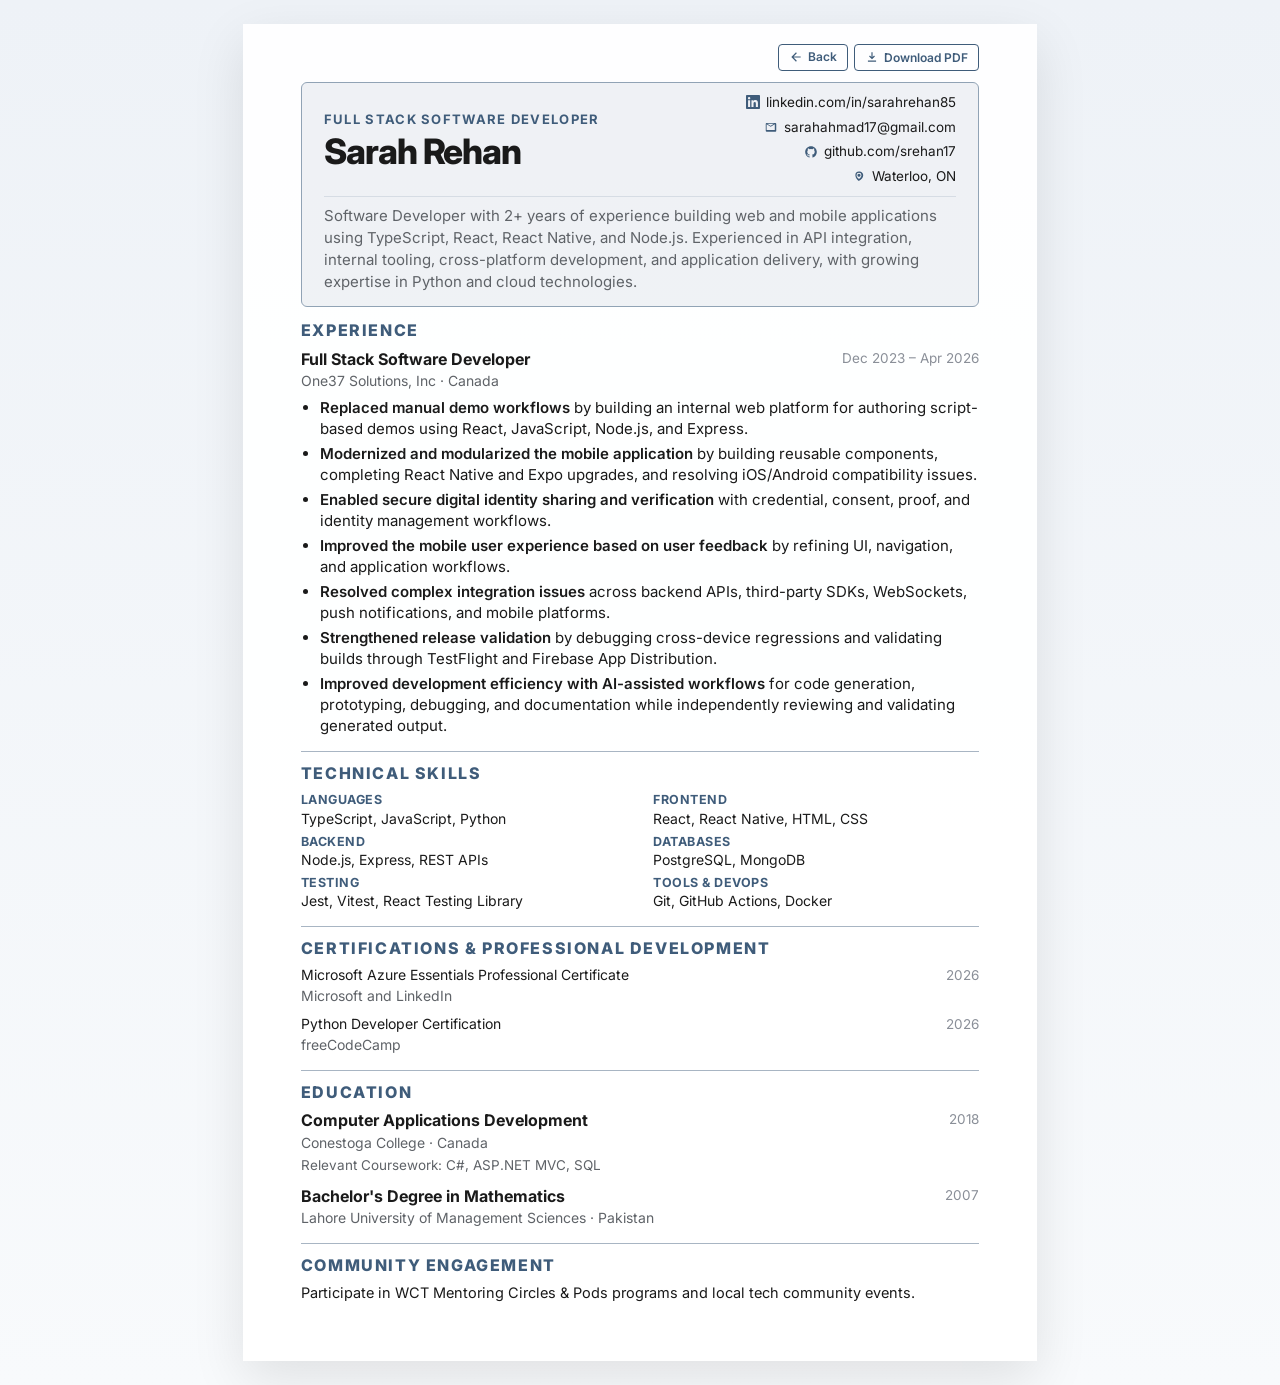
==== commit 046f805b: "updated content, styling" ====
--- a/resume.html
+++ b/resume.html
@@ -129,7 +129,7 @@
       </div>
 
       <p class="summary">
-        Software Developer with 2+ years of experience building full-stack applications using TypeScript, React, and Node.js. Experienced in API integration, internal tooling, testing, and application delivery. Expanding skills in Python and AWS through ongoing learning.
+        Software Developer with 2+ years of experience building web and mobile applications using TypeScript, React, React Native, and Node.js. Experienced in API integration, internal tooling, cross-platform development, and application delivery, with growing expertise in Python and cloud technologies.
       </p>
     </header>
 
@@ -146,51 +146,41 @@
 
           <span>Dec 2023 – Apr 2026</span>
         </div>
-          <ul>
-            <li>
-              <strong>Replaced manual demo workflows</strong> by building an internal
-              full-stack demo authoring platform using React, TypeScript,
-              Node.js/Express, and REST APIs, with reusable tooling for creating,
-              validating, and managing interactive product demonstrations.
-            </li>
-
-            <li>
-              <strong>Delivered cross-platform identity features</strong> across iOS
-              and Android using React Native and TypeScript, including credential
-              sharing, consent, notifications, verification, and identity management
-              workflows.
-            </li>
-
-            <li>
-              <strong>Improved application maintainability</strong> by developing
-              reusable components, modularizing functionality, and supporting Redux
-              state management, navigation, and internationalization.
-            </li>
-
-            <li>
-              <strong>Resolved complex integration issues</strong> involving backend
-              APIs, third-party SDKs, WebSockets, push notifications, and
-              platform-specific iOS and Android behavior.
-            </li>
-
-            <li>
-              <strong>Improved release reliability</strong> by debugging regressions
-              across devices and validating builds through TestFlight and Firebase App
-              Distribution before release.
-            </li>
-
-            <li>
-              <strong>Supported application modernization</strong> through React Native
-              and Expo upgrades and compatibility fixes across newer iOS and Android
-              environments.
-            </li>
-
-            <li>
-              <strong>Used AI-assisted development tools</strong> for prototyping,
-              debugging, documentation, and feature development while independently
-              reviewing and validating generated output.
-            </li>
-          </ul>
+        <ul>
+          <li>
+            <strong>Replaced manual demo workflows</strong> by building an internal web platform for authoring script-based demos using React, JavaScript, Node.js, and Express.
+          </li>
+
+          <li>
+            <strong>Modernized and modularized the mobile application</strong> by building reusable components, completing React Native and Expo upgrades, and resolving iOS/Android compatibility issues.
+          </li>
+
+          <li>
+            <strong>Enabled secure digital identity sharing and verification</strong>
+            with credential, consent, proof, and identity management workflows.
+          </li>
+
+          <li>
+            <strong>Improved the mobile user experience based on user feedback</strong>
+            by refining UI, navigation, and application workflows.
+          </li>
+
+          <li>
+            <strong>Resolved complex integration issues</strong> across backend APIs,
+            third-party SDKs, WebSockets, push notifications, and mobile platforms.
+          </li>
+
+          <li>
+            <strong>Strengthened release validation</strong> by debugging cross-device
+            regressions and validating builds through TestFlight and Firebase App
+            Distribution.
+          </li>
+
+          <li>
+            <strong>Improved development efficiency with AI-assisted workflows</strong>
+            for code generation, prototyping, debugging, and documentation while independently reviewing and validating generated output.
+          </li>
+        </ul>
       </div>
     </section>
 
@@ -251,16 +241,17 @@
 
       <div class="credential">
         <div>
-          <h3>Microsoft Azure Essentials Professional Certificate - Microsoft and LinkedIn</h3>
+          <h3>Microsoft Azure Essentials Professional Certificate</h3>
+          <p>Microsoft and LinkedIn</p>
         </div>
         <span>2026</span>
       </div>
-      
+
       <div class="credential">
         <div>
-          <h3>Python Developer Certification - freeCodeCamp</h3>
-        </div>
-
+          <h3>Python Developer Certification</h3>
+          <p>freeCodeCamp</p>
+        </div>
         <span>2026</span>
       </div>
 
@@ -302,7 +293,7 @@
       <h2>Community Engagement</h2>
 
       <p>
-        Active in WCT Mentoring Circles &amp; Pods and local technology community events in Waterloo.
+        Participate in WCT Mentoring Circles &amp; Pods programs and local tech community events.
       </p>
     </section>
 
--- a/assets/resume.css
+++ b/assets/resume.css
@@ -48,7 +48,7 @@
   display: block;
   margin-bottom: 12px;
   padding: 10px 22px 14px;
-  border: 1px solid rgba(63, 92, 122, 0.12);
+  border: 1.5px solid #91a3b5;
   border-radius: 6px;
   background: rgba(63, 92, 122, 0.08);
 }
@@ -166,8 +166,8 @@
 ======================================== */
 
 .section {
-  margin-top: 12px;
-  padding-top: 7px;
+  margin-top: 15px;
+  padding-top: 10px;
   border-top: 1.5px solid #a8b5c3;
 }
 
@@ -526,8 +526,11 @@
   }
 
   .header {
-    margin-bottom: 6px;
+    margin-bottom: 14px;
     padding: 8px 15px;
+    background: #eef2f6;
+    -webkit-print-color-adjust: exact;
+    print-color-adjust: exact;
   }
 
   .header-top {
@@ -561,12 +564,12 @@
   }
 
   .section {
-    margin-top: 5px;
-    padding-top: 4px;
+    margin-top: 8px;
+    padding-top: 7px;
   }
 
   .header + .section {
-    margin-top: 6px;
+    margin-top: 14px;
     padding-top: 0;
   }
 
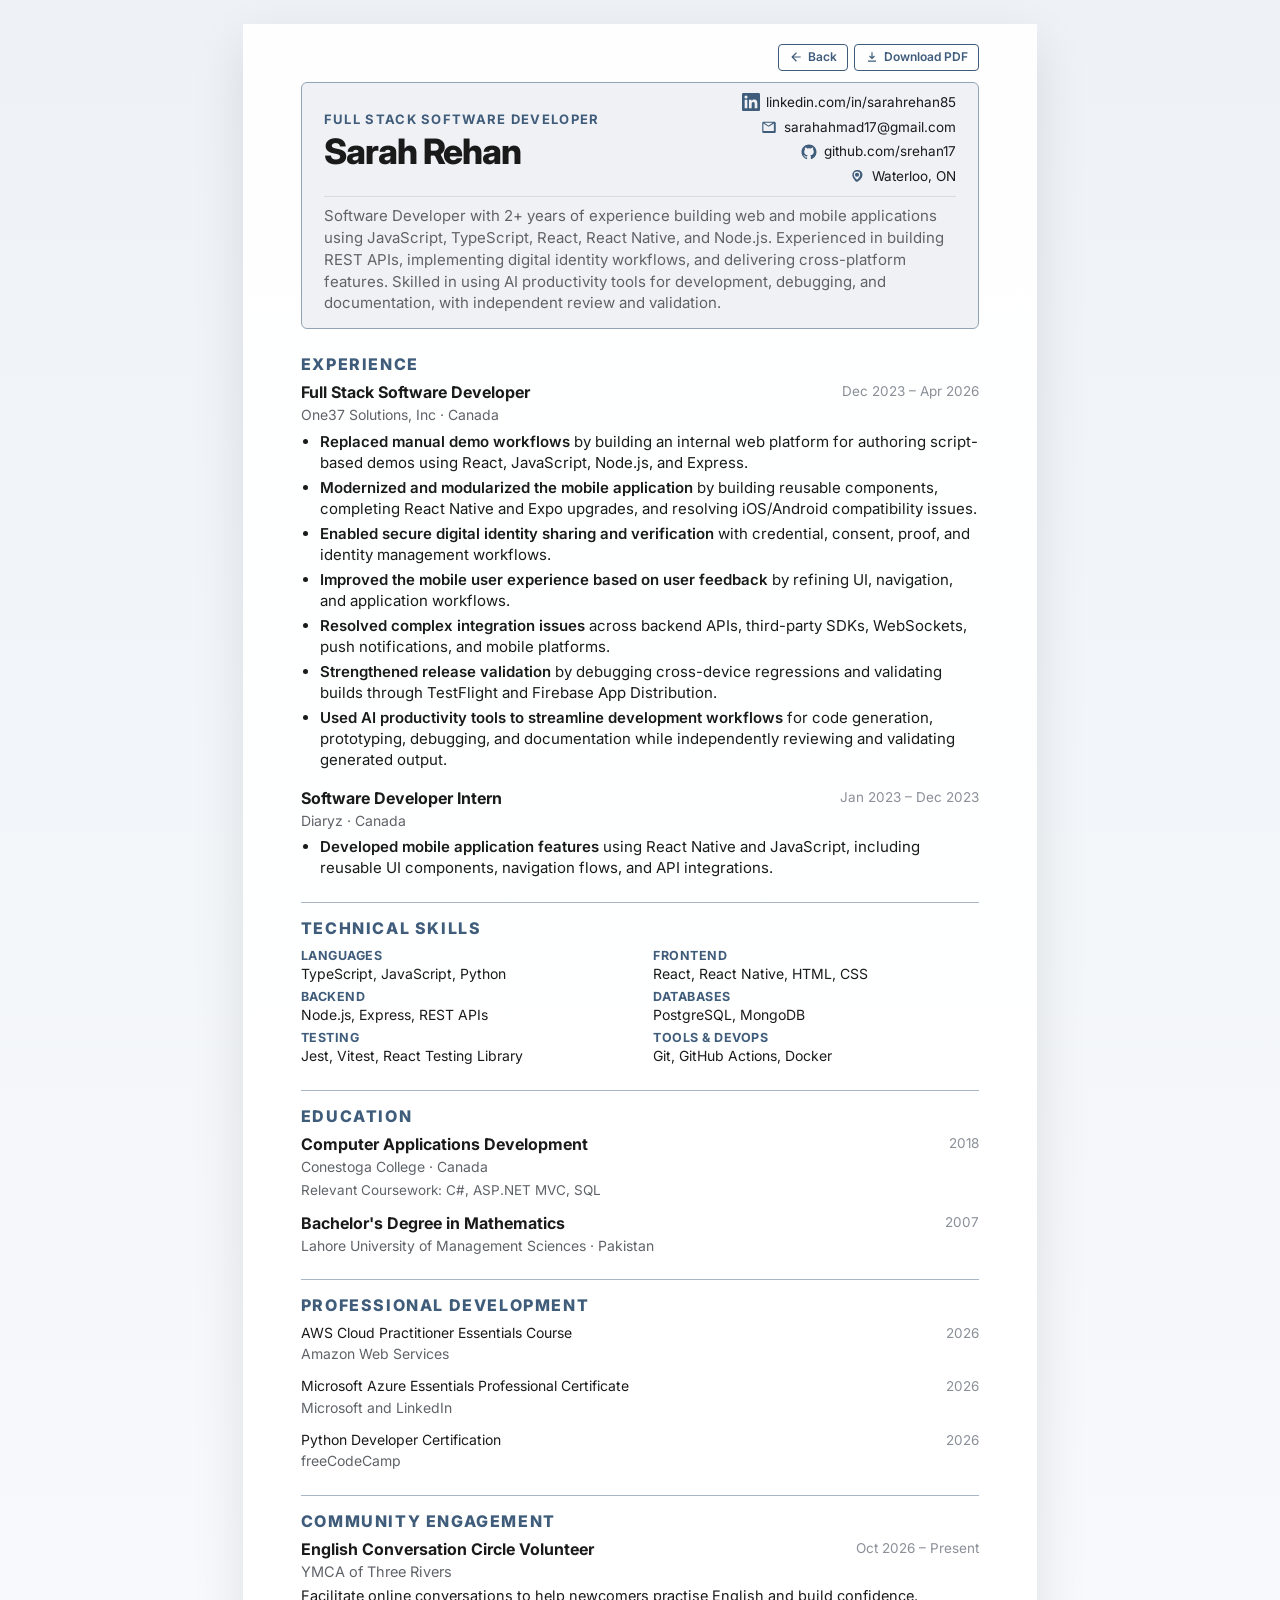
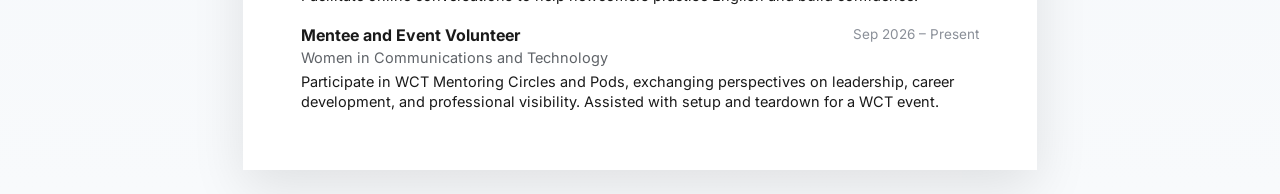
==== commit cd040f5d: "Update portfolio and resume content, styling, and PDF download" ====
--- a/resume.html
+++ b/resume.html
@@ -42,7 +42,7 @@
         Back
       </a>
 
-      <button class="download-btn" onclick="window.print()">
+      <a class="download-btn" href="./Sarah_Rehan_Resume.pdf" download="Sarah_Rehan_Resume.pdf">
         <svg
           viewBox="0 0 24 24"
           fill="currentColor"
@@ -55,7 +55,7 @@
           />
         </svg>
         Download PDF
-      </button>
+      </a>
     </div>
 
     <!-- Header -->
@@ -129,7 +129,7 @@
       </div>
 
       <p class="summary">
-        Software Developer with 2+ years of experience building web and mobile applications using TypeScript, React, React Native, and Node.js. Experienced in API integration, internal tooling, cross-platform development, and application delivery, with growing expertise in Python and cloud technologies.
+        Software Developer with 2+ years of experience building web and mobile applications using JavaScript, TypeScript, React, React Native, and Node.js. Experienced in building REST APIs, implementing digital identity workflows, and delivering cross-platform features. Skilled in using AI productivity tools for development, debugging, and documentation, with independent review and validation.
       </p>
     </header>
 
@@ -177,9 +177,22 @@
           </li>
 
           <li>
-            <strong>Improved development efficiency with AI-assisted workflows</strong>
+            <strong>Used AI productivity tools to streamline development workflows</strong>
             for code generation, prototyping, debugging, and documentation while independently reviewing and validating generated output.
           </li>
+        </ul>
+      </div>
+
+      <div class="item">
+        <div class="item-head">
+          <div>
+            <h3>Software Developer Intern</h3>
+            <p>Diaryz · Canada</p>
+          </div>
+          <span>Jan 2023 – Dec 2023</span>
+        </div>
+        <ul>
+          <li><strong>Developed mobile application features</strong> using React Native and JavaScript, including reusable UI components, navigation flows, and API integrations.</li>
         </ul>
       </div>
     </section>
@@ -235,9 +248,63 @@
       </div>
     </section>
 
+    <!-- Education -->
+    <section class="section education-section">
+      <h2>Education</h2>
+
+      <div class="edu">
+        <div class="edu-head">
+          <div>
+            <h3>Computer Applications Development</h3>
+            <p>Conestoga College · Canada</p>
+          </div>
+
+          <span>2018</span>
+        </div>
+
+        <p class="coursework">
+          Relevant Coursework: C#, ASP.NET MVC, SQL
+        </p>
+      </div>
+
+      <div class="edu">
+        <div class="edu-head">
+          <div>
+            <h3>Bachelor's Degree in Mathematics</h3>
+            <p>Lahore University of Management Sciences · Pakistan</p>
+          </div>
+
+          <span>2007</span>
+        </div>
+      </div>
+    </section>
+
+    <!-- Projects -->
+    <section class="section projects-section" hidden>
+      <h2>Selected Projects</h2>
+      <div class="project">
+        <h3><a href="https://github.com/srehan17/smartnotes">Smart Notes</a></h3>
+        <span class="tech">Python · Django</span>
+        <p>Built a Python/Django notes app with authentication, ownership-based access control, and automated tests covering account flows, CRUD operations, and security checks.</p>
+      </div>
+      <div class="project">
+        <h3><a href="https://github.com/srehan17/resumebuilder">Resume Builder</a></h3>
+        <span class="tech">React · Node.js · Express · MongoDB · JWT</span>
+        <p>Built a full-stack resume editor with REST APIs, JWT authentication, MongoDB persistence, and live preview. Added frontend unit tests and backend API integration tests.</p>
+      </div>
+    </section>
+
     <!-- Certifications -->
     <section class="section certifications-section">
-      <h2>Certifications & Professional Development</h2>
+      <h2>Professional Development</h2>
+
+      <div class="credential">
+        <div>
+          <h3>AWS Cloud Practitioner Essentials Course</h3>
+          <p>Amazon Web Services</p>
+        </div>
+        <span>2026</span>
+      </div>
 
       <div class="credential">
         <div>
@@ -257,45 +324,32 @@
 
     </section>
 
-    <!-- Education -->
-    <section class="section education-section">
-      <h2>Education</h2>
-
-      <div class="edu">
-        <div class="edu-head">
-          <div>
-            <h3>Computer Applications Development</h3>
-            <p>Conestoga College · Canada</p>
-          </div>
-
-          <span>2018</span>
-        </div>
-
-        <p class="coursework">
-          Relevant Coursework: C#, ASP.NET MVC, SQL
-        </p>
-      </div>
-
-      <div class="edu">
-        <div class="edu-head">
-          <div>
-            <h3>Bachelor's Degree in Mathematics</h3>
-            <p>Lahore University of Management Sciences · Pakistan</p>
-          </div>
-
-          <span>2007</span>
-        </div>
-      </div>
-    </section>
-
     <!-- Community -->
     <section class="section community-section">
       <h2>Community Engagement</h2>
 
-      <p>
-        Participate in WCT Mentoring Circles &amp; Pods programs and local tech community events.
-      </p>
-    </section>
+      <div class="item">
+        <div class="item-head">
+          <div>
+            <h3>English Conversation Circle Volunteer</h3>
+            <p class="volunteer-org">YMCA of Three Rivers</p>
+          </div>
+          <span>Oct 2026 – Present</span>
+        </div>
+        <p>Facilitate online conversations to help newcomers practise English and build confidence.</p>
+      </div>
+      <div class="item">
+        <div class="item-head">
+          <div>
+            <h3>Mentee and Event Volunteer</h3>
+            <p class="volunteer-org">Women in Communications and Technology</p>
+          </div>
+          <span>Sep 2026 – Present</span>
+        </div>
+        <p>Participate in WCT Mentoring Circles and Pods, exchanging perspectives on leadership, career development, and professional visibility. Assisted with setup and teardown for a WCT event.</p>
+      </div>
+    </section>
+
 
   </main>
 </body>
--- a/assets/resume.css
+++ b/assets/resume.css
@@ -108,8 +108,8 @@
 
 .header-contact .icon {
   display: inline-flex;
-  width: 14px;
-  height: 14px;
+  width: 18px;
+  height: 18px;
   flex-shrink: 0;
   color: var(--accent);
 }
@@ -166,13 +166,13 @@
 ======================================== */
 
 .section {
-  margin-top: 15px;
-  padding-top: 10px;
+  margin-top: 24px;
+  padding-top: 14px;
   border-top: 1.5px solid #a8b5c3;
 }
 
 .header + .section {
-  margin-top: 10px;
+  margin-top: 24px;
   padding-top: 0;
   border-top: none;
 }
@@ -294,8 +294,8 @@
 
 .project {
   margin-bottom: 12px;
-  padding-left: 10px;
-  border-left: 3px solid var(--accent);
+  padding-left: 0;
+  border-left: none;
 }
 
 .project:last-child {
@@ -306,6 +306,16 @@
   margin-bottom: 3px;
 }
 
+.project h3 a {
+  color: var(--text);
+  text-decoration: none;
+}
+
+.project h3 a:hover,
+.project h3 a:focus-visible {
+  text-decoration: underline;
+}
+
 .project p {
   color: var(--muted);
   font-size: 14.5px;
@@ -313,10 +323,11 @@
 }
 
 .tech {
-  margin-left: 4px;
-  color: var(--soft);
+  display: block;
+  margin: 0 0 4px;
+  color: var(--muted);
   font-size: 12.5px;
-  font-weight: 500;
+  font-weight: 400;
 }
 
 /* ========================================
@@ -360,6 +371,12 @@
 /* ========================================
    COMMUNITY
 ======================================== */
+
+.volunteer-org {
+  color: var(--muted);
+  font-size: 0.85em;
+  font-weight: 400;
+}
 
 .community-section p {
   font-size: 14.5px;
@@ -404,6 +421,36 @@
    MOBILE
 ======================================== */
 
+@media screen {
+  .page {
+    max-width: 100%;
+    overflow-wrap: anywhere;
+  }
+
+  .header-top > *,
+  .item-head > *,
+  .edu-head > *,
+  .credential > *,
+  .skills-grid > *,
+  .skill-row > * {
+    min-width: 0;
+  }
+
+  .header-contact a,
+  .header-contact .job-links-item {
+    max-width: 100%;
+    min-width: 0;
+  }
+
+  .header-contact a > span:last-child {
+    min-width: 0;
+  }
+
+  .page-actions {
+    flex-wrap: wrap;
+  }
+}
+
 @media screen and (max-width: 900px) {
   body {
     padding: 0;
@@ -497,174 +544,134 @@
 
 @page {
   size: A4;
-  margin: 0;
+  margin: 16mm;
+
+  @bottom-right {
+    content: "Page " counter(page) " of " counter(pages);
+    font-family: Arial, sans-serif;
+    font-size: 9pt;
+    color: #666;
+  }
 }
 
 @media print {
-  html,
-  body {
+  html, body {
     margin: 0;
     padding: 0;
-    background: #ffffff;
-  }
-
-  body {
-    line-height: 1.3;
+    background: #fff;
+    font-family: Arial, sans-serif;
+    color: #222;
+    line-height: 1.2;
   }
 
   .page {
-    width: 210mm;
-    min-height: 297mm;
+    width: 100%;
+    max-width: 100%;
+    min-height: 0;
     margin: 0;
-    padding: 12mm 14mm;
+    padding: 0;
+    background: #fff;
     border: none;
     box-shadow: none;
   }
 
-  .page-actions {
-    display: none !important;
-  }
+  .page-actions { display: none !important; }
+  .education-section, .certifications-section, .community-section { break-inside: avoid; }
+
+
+  .header-top > *, .item-head > *, .edu-head > *, .credential > *,
+  .skills-grid > * { min-width: 0; }
+  .header-contact a { max-width: 100%; overflow-wrap: anywhere; }
+  .item-head, .edu-head, .credential {
+    grid-template-columns: minmax(0, 1fr) auto;
+  }
+  p, li { overflow-wrap: break-word; }
+
 
   .header {
-    margin-bottom: 14px;
-    padding: 8px 15px;
-    background: #eef2f6;
-    -webkit-print-color-adjust: exact;
-    print-color-adjust: exact;
+    margin: 0 0 7px;
+    padding: 8px 0 16px;
+    border: none;
+    border-bottom: 1px solid #888;
+    border-radius: 0;
+    background: #fff;
   }
 
   .header-top {
     display: grid;
     grid-template-columns: 1fr auto;
-  }
-
-  .header-contact {
-    justify-items: end;
-    text-align: right;
-  }
-
-  h1 {
-    font-size: 25.5pt;
-  }
-
-  .role {
-    font-size: 9.5pt;
-  }
-
-  .header-contact a,
-  .header-contact .job-links-item {
-    font-size: 9.5pt;
-  }
-
+    gap: 12px;
+  }
+
+  h1 { font-size: 27pt; }
+  .role { margin-bottom: 12px; font-size: 11pt; letter-spacing: 0.06em; }
+  .header-contact { gap: 6px; justify-items: end; text-align: right; }
+  .header-contact a, .header-contact .job-links-item { font-size: 11pt; }
+  .header-contact .icon { width: 16px; height: 16px; }
   .summary {
-    margin-top: 7px;
-    padding-top: 6px;
+    margin-top: 20px;
+    padding-top: 0;
+    border: none;
+    font-size: 12pt;
+    line-height: 1.3;
+    color: #333;
+  }
+
+  .section, .header + .section {
+    margin-top: 16px;
+    padding-top: 10px;
+    border-top: 1px solid #bbb;
+  }
+  .header + .section { margin-top: 18px; padding-top: 0; border-top: none; }
+  h2 { margin-bottom: 9px; font-size: 11pt; letter-spacing: 0.07em; break-after: avoid; }
+  h3 { font-size: 12pt; }
+  p, li { font-size: 12pt; line-height: 1.3; }
+  ul { margin: 3px 0 0 15px; }
+  li { margin-bottom: 4px; }
+  .experience-section li strong { font-weight: 600; }
+  .item, .project, .edu, .credential { margin-bottom: 5px; break-inside: avoid; }
+  .item-head, .edu-head, .credential { display: grid; grid-template-columns: 1fr auto; gap: 12px; }
+  .item-head { margin-bottom: 7px; }
+  .item-head p, .edu-head p, .credential p { margin-top: 1px; font-size: 11pt; }
+  .item-head > span, .edu-head > span, .credential > span {
     font-size: 11pt;
-    line-height: 1.4;
-  }
-
-  .section {
-    margin-top: 8px;
-    padding-top: 7px;
-  }
-
-  .header + .section {
-    margin-top: 14px;
-    padding-top: 0;
-  }
-
-  h2 {
-    margin-bottom: 4px;
-    font-size: 11.5pt;
-  }
-
-  h3 {
-    font-size: 11pt;
-  }
-
-  p,
-  li {
-    font-size: 11pt;
-    line-height: 1.3;
-  }
-
-  ul {
-    margin-top: 4px;
-  }
-
-  li {
-    margin-bottom: 1.5px;
-  }
-
-  .item,
-  .project,
-  .edu,
-  .credential {
-    break-inside: avoid;
-  }
-
-  .item {
-    margin-bottom: 6px;
-  }
-
-  .edu {
-    margin-bottom: 7px;
-  }
-
-  .item-head p,
-  .edu-head p,
-  .credential p {
-    font-size: 10pt;
-  }
-
-  .item-head > span,
-  .edu-head > span,
-  .credential > span {
-    font-size: 9.5pt;
-  }
-
-  .skills-grid {
-    gap: 2px 22px;
-  }
-
-  .skill-label {
-    font-size: 9pt;
-  }
-
-  .skill-values {
-    font-size: 10pt;
-  }
-
-  .credential {
-    margin-bottom: 4px;
-  }
-
-  .credential h3 {
-    font-size: 10pt;
-  }
-
-  .project {
-    margin-bottom: 7px;
-  }
-
-  .project p {
-    font-size: 10pt;
-  }
-
-  .tech {
-    font-size: 9pt;
-  }
-
-  .coursework {
-    font-size: 9.5pt;
-  }
-
-  .community-section p {
-    font-size: 10pt;
-  }
-
-  a {
-    color: inherit;
-    text-decoration: none;
-  }
-}
+    color: #666;
+    white-space: nowrap;
+  }
+  .skills-grid { grid-template-columns: 1fr 1fr; gap: 3px 20px; }
+  .skill-label { font-size: 11pt; }
+  .skill-values { font-size: 11pt; line-height: 1.2; }
+  .coursework { margin-top: 2px; font-size: 11pt; }
+  .project h3 { display: inline; margin-right: 8px; }
+  .tech { display: inline; font-size: 11pt; color: #555; }
+  .project p { margin-top: 2px; font-size: 11pt; line-height: 1.22; }
+  .credential { margin-bottom: 3px; }
+  .credential h3, .credential p { display: inline; }
+  .credential p::before { content: " · "; }
+  .credential h3 { font-size: 11pt; }
+  .community-section .item-head .volunteer-org { font-size: 11pt; }
+  .community-section p { font-size: 12pt; line-height: 1.22; }
+  a { color: inherit; text-decoration: none; }
+}
+
+/* Separate consecutive roles in the experience section. */
+.experience-section .item + .item {
+  margin-top: 18px;
+}
+
+.community-section .item + .item {
+  margin-top: 18px;
+}
+
+/* Consistent separation between entries. */
+.education-section .edu + .edu,
+.certifications-section .credential + .credential {
+  margin-top: 14px;
+}
+
+@media print {
+  .skills-grid { row-gap: 8px; }
+  .community-section p { line-height: 1.3; }
+  .edu-head p, .item-head p { margin-top: 4px; }
+  .coursework { margin-top: 5px; }
+}
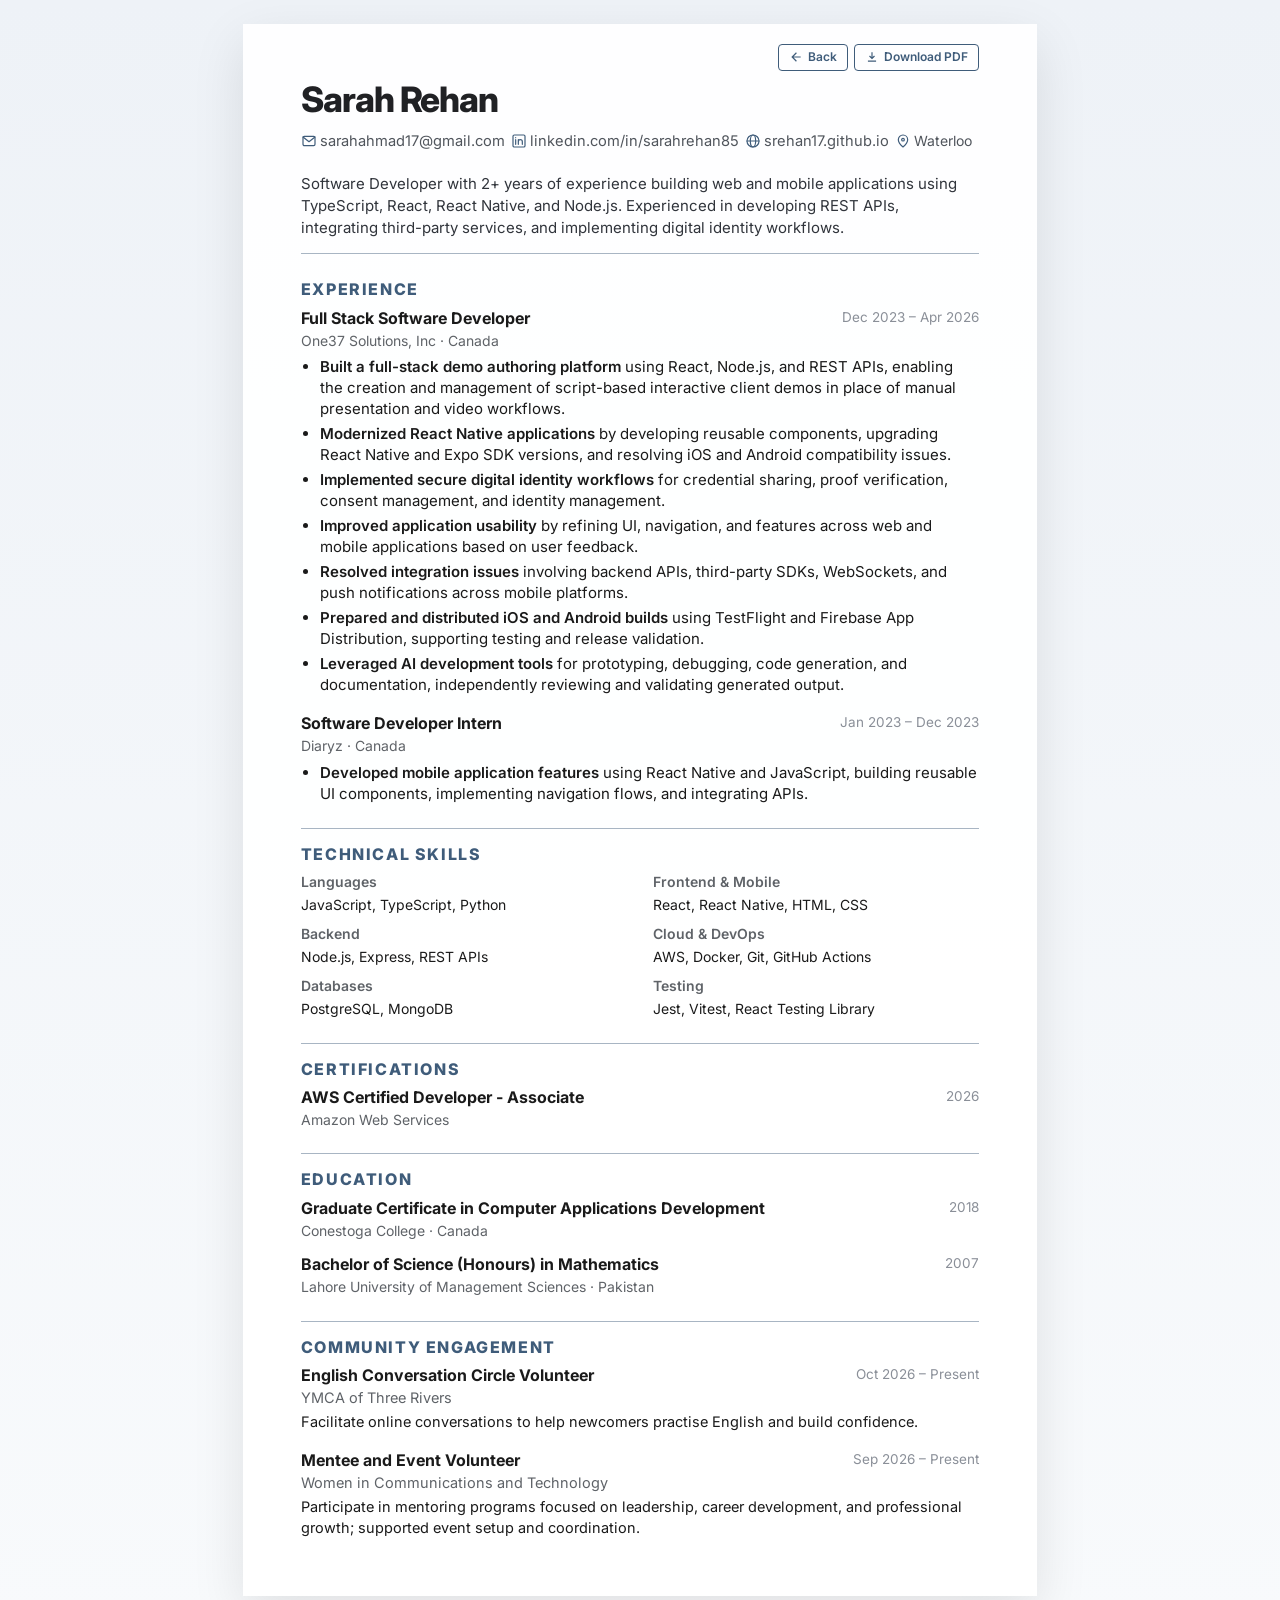
==== commit 4ec04603: "Refine resume layout, update portfolio, and consolidate CSS" ====
--- a/resume.html
+++ b/resume.html
@@ -61,75 +61,19 @@
     <!-- Header -->
     <header class="header">
       <div class="header-top">
-
         <div class="header-identity">
-          <p class="role">Full Stack Software Developer</p>
           <h1>Sarah Rehan</h1>
         </div>
-
         <div class="header-contact">
-
-          <a
-            href="https://www.linkedin.com/in/sarahrehan85"
-            target="_blank"
-            rel="noopener noreferrer"
-          >
-            <span class="icon" aria-hidden="true">
-              <svg viewBox="0 0 24 24" fill="currentColor">
-                <path
-                  d="M20.447 20.452h-3.554v-5.569c0-1.328-.027-3.037-1.852-3.037-1.853 0-2.136 1.445-2.136 2.939v5.667H9.351V9h3.414v1.561h.046c.477-.9 1.637-1.85 3.37-1.85 3.601 0 4.267 2.37 4.267 5.455v6.286zM5.337 7.433a2.062 2.062 0 0 1-2.063-2.065 2.064 2.064 0 1 1 2.063 2.065zm1.782 13.019H3.555V9h3.564v11.452zM22.225 0H1.771C.792 0 0 .774 0 1.729v20.542C0 23.227.792 24 1.771 24h20.451C23.2 24 24 23.227 24 22.271V1.729C24 .774 23.2 0 22.222 0h.003z"
-                />
-              </svg>
-            </span>
-
-            <span>linkedin.com/in/sarahrehan85</span>
-          </a>
-
-          <a href="mailto:sarahahmad17@gmail.com">
-            <span class="icon" aria-hidden="true">
-              <svg viewBox="0 0 24 24" fill="currentColor">
-                <path
-                  d="M3 6.75C3 5.78 3.78 5 4.75 5h14.5c.97 0 1.75.78 1.75 1.75v11.5c0 .97-.78 1.75-1.75 1.75H4.75A1.75 1.75 0 0 1 3 18.25V6.75Zm1.5.5v10h14V7.25l-7 4.5-7-4.5Zm1.1-.84 5.4 3.48c.2.13.45.13.65 0l5.4-3.48H5.5Z"
-                />
-              </svg>
-            </span>
-
-            <span>sarahahmad17@gmail.com</span>
-          </a>
-
-          <a
-            href="https://github.com/srehan17"
-            target="_blank"
-            rel="noopener noreferrer"
-          >
-            <span class="icon" aria-hidden="true">
-              <svg viewBox="0 0 24 24" fill="currentColor">
-                <path
-                  d="M12 2C6.477 2 2 6.477 2 12c0 4.418 2.865 8.166 6.839 9.489.5.092.682-.217.682-.482 0-.237-.009-.868-.013-1.703-2.782.604-3.369-1.342-3.369-1.342-.454-1.154-1.11-1.462-1.11-1.462-.908-.62.069-.608.069-.608 1.003.07 1.531 1.03 1.531 1.03.892 1.529 2.341 1.087 2.91.832.092-.647.35-1.088.636-1.338-2.22-.253-4.555-1.11-4.555-4.943 0-1.091.39-1.984 1.029-2.683-.103-.253-.446-1.27.098-2.647 0 0 .84-.269 2.75 1.025A9.578 9.578 0 0 1 12 6.836a9.59 9.59 0 0 1 2.504.337c1.909-1.294 2.747-1.025 2.747-1.025.546 1.377.202 2.394.1 2.647.64.699 1.028 1.592 1.028 2.683 0 3.842-2.339 4.687-4.566 4.935.359.309.678.919.678 1.852 0 1.336-.012 2.415-.012 2.743 0 .267.18.578.688.48C19.138 20.163 22 16.418 22 12c0-5.523-4.477-10-10-10z"
-                />
-              </svg>
-            </span>
-
-            <span>github.com/srehan17</span>
-          </a>
-
-          <span class="job-links-item">
-            <span class="icon" aria-hidden="true">
-              <svg viewBox="0 0 24 24" fill="currentColor">
-                <path
-                  d="M12 2.75A6.25 6.25 0 0 0 5.75 9c0 3.84 3.33 7.72 5.06 9.24a1.25 1.25 0 0 0 1.38 0C15.92 16.74 19.25 12.84 19.25 9A6.25 6.25 0 0 0 12 2.75Zm0 2a4.25 4.25 0 0 1 4.25 4.25c0 2.55-2.33 5.05-4.25 6.64-1.92-1.6-4.25-4.09-4.25-6.64A4.25 4.25 0 0 1 12 4.75Zm0 1.5a2.75 2.75 0 1 0 0 5.5 2.75 2.75 0 0 0 0-5.5Z"
-                />
-              </svg>
-            </span>
-
-            <span>Waterloo, ON</span>
-          </span>
-
+          <a href="mailto:sarahahmad17@gmail.com"><svg class="contact-icon" viewBox="0 0 24 24" fill="none" stroke="currentColor" stroke-width="1.8" stroke-linecap="round" stroke-linejoin="round" aria-hidden="true"><rect x="3" y="5" width="18" height="14" rx="2"/><path d="m3 6 9 7 9-7"/></svg>sarahahmad17@gmail.com</a>
+          <a href="https://linkedin.com/in/sarahrehan85"><svg class="contact-icon" viewBox="0 0 24 24" fill="none" stroke="currentColor" stroke-width="1.8" stroke-linecap="round" stroke-linejoin="round" aria-hidden="true"><rect x="3" y="3" width="18" height="18" rx="2"/><path d="M7 10v7M7 7v.1M11 17v-7M11 13c0-4 6-4 6 0v4"/></svg>linkedin.com/in/sarahrehan85</a>
+          <a href="https://srehan17.github.io/"><svg class="contact-icon" viewBox="0 0 24 24" fill="none" stroke="currentColor" stroke-width="1.8" stroke-linecap="round" stroke-linejoin="round" aria-hidden="true"><circle cx="12" cy="12" r="9"/><ellipse cx="12" cy="12" rx="4" ry="9"/><path d="M3 12h18"/></svg>srehan17.github.io</a>
+          <span><svg class="contact-icon" viewBox="0 0 24 24" fill="none" stroke="currentColor" stroke-width="1.8" stroke-linecap="round" stroke-linejoin="round" aria-hidden="true"><path d="M19 10c0 5-7 11-7 11S5 15 5 10a7 7 0 1 1 14 0Z"/><circle cx="12" cy="10" r="2"/></svg>Waterloo</span>
         </div>
       </div>
 
       <p class="summary">
-        Software Developer with 2+ years of experience building web and mobile applications using JavaScript, TypeScript, React, React Native, and Node.js. Experienced in building REST APIs, implementing digital identity workflows, and delivering cross-platform features. Skilled in using AI productivity tools for development, debugging, and documentation, with independent review and validation.
+        Software Developer with 2+ years of experience building web and mobile applications using TypeScript, React, React Native, and Node.js. Experienced in developing REST APIs, integrating third-party services, and implementing digital identity workflows.
       </p>
     </header>
 
@@ -147,39 +91,13 @@
           <span>Dec 2023 – Apr 2026</span>
         </div>
         <ul>
-          <li>
-            <strong>Replaced manual demo workflows</strong> by building an internal web platform for authoring script-based demos using React, JavaScript, Node.js, and Express.
-          </li>
-
-          <li>
-            <strong>Modernized and modularized the mobile application</strong> by building reusable components, completing React Native and Expo upgrades, and resolving iOS/Android compatibility issues.
-          </li>
-
-          <li>
-            <strong>Enabled secure digital identity sharing and verification</strong>
-            with credential, consent, proof, and identity management workflows.
-          </li>
-
-          <li>
-            <strong>Improved the mobile user experience based on user feedback</strong>
-            by refining UI, navigation, and application workflows.
-          </li>
-
-          <li>
-            <strong>Resolved complex integration issues</strong> across backend APIs,
-            third-party SDKs, WebSockets, push notifications, and mobile platforms.
-          </li>
-
-          <li>
-            <strong>Strengthened release validation</strong> by debugging cross-device
-            regressions and validating builds through TestFlight and Firebase App
-            Distribution.
-          </li>
-
-          <li>
-            <strong>Used AI productivity tools to streamline development workflows</strong>
-            for code generation, prototyping, debugging, and documentation while independently reviewing and validating generated output.
-          </li>
+          <li><strong>Built a full-stack demo authoring platform</strong> using React, Node.js, and REST APIs, enabling the creation and management of script-based interactive client demos in place of manual presentation and video workflows.</li>
+          <li><strong>Modernized React Native applications</strong> by developing reusable components, upgrading React Native and Expo SDK versions, and resolving iOS and Android compatibility issues.</li>
+          <li><strong>Implemented secure digital identity workflows</strong> for credential sharing, proof verification, consent management, and identity management.</li>
+          <li><strong>Improved application usability</strong> by refining UI, navigation, and features across web and mobile applications based on user feedback.</li>
+          <li><strong>Resolved integration issues</strong> involving backend APIs, third-party SDKs, WebSockets, and push notifications across mobile platforms.</li>
+          <li><strong>Prepared and distributed iOS and Android builds</strong> using TestFlight and Firebase App Distribution, supporting testing and release validation.</li>
+          <li><strong>Leveraged AI development tools</strong> for prototyping, debugging, code generation, and documentation, independently reviewing and validating generated output.</li>
         </ul>
       </div>
 
@@ -192,7 +110,7 @@
           <span>Jan 2023 – Dec 2023</span>
         </div>
         <ul>
-          <li><strong>Developed mobile application features</strong> using React Native and JavaScript, including reusable UI components, navigation flows, and API integrations.</li>
+          <li><strong>Developed mobile application features</strong> using React Native and JavaScript, building reusable UI components, implementing navigation flows, and integrating APIs.</li>
         </ul>
       </div>
     </section>
@@ -206,12 +124,12 @@
         <div class="skill-row">
           <span class="skill-label">Languages</span>
           <span class="skill-values">
-            TypeScript, JavaScript, Python
-          </span>
-        </div>
-
-        <div class="skill-row">
-          <span class="skill-label">Frontend</span>
+            JavaScript, TypeScript, Python
+          </span>
+        </div>
+
+        <div class="skill-row">
+          <span class="skill-label">Frontend &amp; Mobile</span>
           <span class="skill-values">
             React, React Native, HTML, CSS
           </span>
@@ -225,6 +143,11 @@
         </div>
 
         <div class="skill-row">
+          <span class="skill-label">Cloud &amp; DevOps</span>
+          <span class="skill-values">AWS, Docker, Git, GitHub Actions</span>
+        </div>
+
+        <div class="skill-row">
           <span class="skill-label">Databases</span>
           <span class="skill-values">
             PostgreSQL, MongoDB
@@ -238,13 +161,19 @@
           </span>
         </div>
 
-        <div class="skill-row">
-          <span class="skill-label">Tools & DevOps</span>
-          <span class="skill-values">
-            Git, GitHub Actions, Docker 
-          </span>
-        </div>
-
+      </div>
+    </section>
+
+    <!-- Certifications -->
+    <section class="section certifications-section">
+      <h2>Certifications</h2>
+
+      <div class="credential">
+        <div>
+          <h3>AWS Certified Developer - Associate</h3>
+          <p>Amazon Web Services</p>
+        </div>
+        <span>2026</span>
       </div>
     </section>
 
@@ -255,22 +184,18 @@
       <div class="edu">
         <div class="edu-head">
           <div>
-            <h3>Computer Applications Development</h3>
+            <h3>Graduate Certificate in Computer Applications Development</h3>
             <p>Conestoga College · Canada</p>
           </div>
 
           <span>2018</span>
         </div>
-
-        <p class="coursework">
-          Relevant Coursework: C#, ASP.NET MVC, SQL
-        </p>
       </div>
 
       <div class="edu">
         <div class="edu-head">
           <div>
-            <h3>Bachelor's Degree in Mathematics</h3>
+            <h3>Bachelor of Science (Honours) in Mathematics</h3>
             <p>Lahore University of Management Sciences · Pakistan</p>
           </div>
 
@@ -294,36 +219,6 @@
       </div>
     </section>
 
-    <!-- Certifications -->
-    <section class="section certifications-section">
-      <h2>Professional Development</h2>
-
-      <div class="credential">
-        <div>
-          <h3>AWS Cloud Practitioner Essentials Course</h3>
-          <p>Amazon Web Services</p>
-        </div>
-        <span>2026</span>
-      </div>
-
-      <div class="credential">
-        <div>
-          <h3>Microsoft Azure Essentials Professional Certificate</h3>
-          <p>Microsoft and LinkedIn</p>
-        </div>
-        <span>2026</span>
-      </div>
-
-      <div class="credential">
-        <div>
-          <h3>Python Developer Certification</h3>
-          <p>freeCodeCamp</p>
-        </div>
-        <span>2026</span>
-      </div>
-
-    </section>
-
     <!-- Community -->
     <section class="section community-section">
       <h2>Community Engagement</h2>
@@ -346,7 +241,7 @@
           </div>
           <span>Sep 2026 – Present</span>
         </div>
-        <p>Participate in WCT Mentoring Circles and Pods, exchanging perspectives on leadership, career development, and professional visibility. Assisted with setup and teardown for a WCT event.</p>
+        <p>Participate in mentoring programs focused on leadership, career development, and professional growth; supported event setup and coordination.</p>
       </div>
     </section>
 
--- a/assets/resume.css
+++ b/assets/resume.css
@@ -1,3 +1,5 @@
+/* Resume components. Screen and PDF overrides are grouped below. */
+
 :root {
   --text: #1a1a1a;
   --muted: #5f6368;
@@ -24,10 +26,6 @@
 body {
   padding: 24px 0;
 }
-
-/* ========================================
-   PAGE
-======================================== */
 
 .page {
   position: relative;
@@ -40,30 +38,6 @@
   box-shadow: 0 18px 50px rgba(0, 0, 0, 0.1);
 }
 
-/* ========================================
-   HEADER
-======================================== */
-
-.header {
-  display: block;
-  margin-bottom: 12px;
-  padding: 10px 22px 14px;
-  border: 1.5px solid #91a3b5;
-  border-radius: 6px;
-  background: rgba(63, 92, 122, 0.08);
-}
-
-.header-top {
-  display: grid;
-  grid-template-columns: 1fr auto;
-  gap: 20px;
-  align-items: center;
-}
-
-.header-identity {
-  min-width: 0;
-}
-
 h1 {
   margin: 0;
   font-size: 35px;
@@ -72,28 +46,7 @@
   letter-spacing: -0.03em;
 }
 
-.role {
-  margin: 0 0 6px;
-  color: var(--accent);
-  font-size: 13px;
-  font-weight: 700;
-  letter-spacing: 0.1em;
-  text-transform: uppercase;
-}
-
-/* ========================================
-   CONTACT
-======================================== */
-
-.header-contact {
-  display: grid;
-  gap: 6px;
-  justify-items: end;
-  text-align: right;
-}
-
-.header-contact a,
-.header-contact .job-links-item {
+.header-contact a {
   display: inline-flex;
   align-items: center;
   gap: 6px;
@@ -106,31 +59,14 @@
   color: var(--accent);
 }
 
-.header-contact .icon {
-  display: inline-flex;
-  width: 18px;
-  height: 18px;
-  flex-shrink: 0;
-  color: var(--accent);
-}
-
-.header-contact .icon svg {
-  width: 100%;
-  height: 100%;
-}
-
 .summary {
-  margin: 10px 0 0;
+  margin: 22px 0 0;
   padding-top: 8px;
   border-top: 1px solid rgba(63, 92, 122, 0.14);
   color: var(--muted);
   font-size: 15px;
   line-height: 1.45;
 }
-
-/* ========================================
-   GENERAL TYPOGRAPHY
-======================================== */
 
 p {
   margin: 0;
@@ -161,10 +97,6 @@
   font-weight: 600;
 }
 
-/* ========================================
-   SECTIONS
-======================================== */
-
 .section {
   margin-top: 24px;
   padding-top: 14px;
@@ -176,10 +108,6 @@
   padding-top: 0;
   border-top: none;
 }
-
-/* ========================================
-   EXPERIENCE
-======================================== */
 
 .item {
   margin-bottom: 13px;
@@ -222,16 +150,6 @@
 
 li:last-child {
   margin-bottom: 0;
-}
-
-/* ========================================
-   SKILLS
-======================================== */
-
-.skills-grid {
-  display: grid;
-  grid-template-columns: 1fr 1fr;
-  gap: 4px 26px;
 }
 
 .skill-row {
@@ -255,10 +173,6 @@
   line-height: 1.4;
 }
 
-/* ========================================
-   CERTIFICATIONS
-======================================== */
-
 .credential {
   display: grid;
   grid-template-columns: 1fr auto;
@@ -272,8 +186,8 @@
 }
 
 .credential h3 {
-  font-size: 14px;
-  font-weight: 400;
+  font-size: 16px;
+  font-weight: 700;
 }
 
 .credential p {
@@ -287,10 +201,6 @@
   font-size: 13.5px;
   white-space: nowrap;
 }
-
-/* ========================================
-   PROJECTS
-======================================== */
 
 .project {
   margin-bottom: 12px;
@@ -330,10 +240,6 @@
   font-weight: 400;
 }
 
-/* ========================================
-   EDUCATION
-======================================== */
-
 .edu {
   margin-bottom: 11px;
 }
@@ -361,17 +267,6 @@
   white-space: nowrap;
 }
 
-.coursework {
-  margin-top: 4px;
-  color: var(--muted);
-  font-size: 13.5px;
-  line-height: 1.35;
-}
-
-/* ========================================
-   COMMUNITY
-======================================== */
-
 .volunteer-org {
   color: var(--muted);
   font-size: 0.85em;
@@ -382,10 +277,6 @@
   font-size: 14.5px;
   line-height: 1.4;
 }
-
-/* ========================================
-   ACTION BUTTONS
-======================================== */
 
 .page-actions {
   position: absolute;
@@ -417,10 +308,133 @@
   color: #ffffff;
 }
 
-/* ========================================
-   MOBILE
-======================================== */
-
+.experience-section .item + .item {
+  margin-top: 18px;
+}
+
+.community-section .item + .item {
+  margin-top: 18px;
+}
+
+.education-section .edu + .edu,
+.certifications-section .credential + .credential {
+  margin-top: 14px;
+}
+
+.skills-grid {
+  display: grid;
+  grid-template-columns: repeat(2, minmax(0, 1fr));
+  gap: 10px 24px;
+}
+
+.skills-grid .skill-row {
+  display: block;
+}
+
+.skills-grid .skill-label {
+  color: var(--muted);
+  font-size: 14px;
+  font-weight: 600;
+  letter-spacing: 0;
+  text-transform: none;
+  display: block;
+  margin-bottom: 3px;
+}
+
+.header-top {
+  display: block;
+}
+
+.header-identity {
+  min-width: 0;
+  gap: 8px 18px;
+  display: flex;
+  flex-wrap: wrap;
+  align-items: baseline;
+  column-gap: 26px;
+  row-gap: 8px;
+}
+
+.header-contact > span,
+.header-contact > a {
+  color: var(--muted);
+}
+
+.header-contact {
+  display: flex;
+  flex-wrap: wrap;
+  justify-content: flex-start;
+  gap: 5px 0;
+  margin-top: 14px;
+  text-align: left;
+  column-gap: 0;
+}
+
+.header-contact > * + *::before {
+  color: #888;
+  content: none;
+  margin: 0;
+}
+
+.header h1 {
+  color: #202124;
+}
+
+.header-contact > a {
+  color: #50555c;
+}
+
+.header-contact > span {
+  overflow-wrap: anywhere;
+  color: #70757a;
+}
+
+.header-contact > :nth-child(n) {
+  color: #50555c;
+}
+
+.header {
+  display: block;
+  margin-bottom: 12px;
+  padding: 0 0 16px;
+  background: transparent;
+  border: none;
+  border-radius: 0;
+  position: relative;
+  border-bottom: none;
+}
+
+.header .summary {
+  color: #30343b;
+  border-top: none;
+  padding-top: 0;
+}
+
+.header::after {
+  content: "";
+  position: absolute;
+  bottom: 0;
+  border-bottom: 1px solid #a8b5c3;
+  left: 0;
+  right: 0;
+}
+
+.header-contact > * {
+  flex: 0 0 auto;
+  font-size: 14px;
+  display: inline-flex;
+  align-items: center;
+  gap: 3px;
+}
+
+.contact-icon {
+  width: 16px;
+  height: 16px;
+  flex-shrink: 0;
+  color: #3f5c7a;
+}
+
+/* Screen sizing */
 @media screen {
   .page {
     max-width: 100%;
@@ -428,16 +442,15 @@
   }
 
   .header-top > *,
-  .item-head > *,
-  .edu-head > *,
-  .credential > *,
-  .skills-grid > *,
-  .skill-row > * {
+.item-head > *,
+.edu-head > *,
+.credential > *,
+.skills-grid > *,
+.skill-row > * {
     min-width: 0;
   }
 
-  .header-contact a,
-  .header-contact .job-links-item {
+  .header-contact a {
     max-width: 100%;
     min-width: 0;
   }
@@ -449,8 +462,13 @@
   .page-actions {
     flex-wrap: wrap;
   }
-}
-
+
+  .header-contact {
+    column-gap: 6px;
+  }
+}
+
+/* Tablet and small windows */
 @media screen and (max-width: 900px) {
   body {
     padding: 0;
@@ -471,34 +489,23 @@
   }
 
   .header-top,
-  .item-head,
-  .edu-head,
-  .credential {
+.item-head,
+.edu-head,
+.credential {
     display: block;
   }
 
-  .header-contact {
-    justify-items: start;
-    margin-top: 14px;
-    text-align: left;
-  }
-
   .item,
-  .project {
+.project {
     padding-left: 0;
     border-left: none;
   }
 
   .item-head > span,
-  .edu-head > span,
-  .credential > span {
+.edu-head > span,
+.credential > span {
     display: block;
     margin-top: 2px;
-  }
-
-  .skills-grid {
-    grid-template-columns: 1fr;
-    gap: 0;
   }
 
   .skill-row {
@@ -521,27 +528,65 @@
   .skill-values {
     font-size: 14px;
   }
-}
-
+
+  .header::after {
+    left: 0;
+    right: 0;
+  }
+}
+
+/* Small phones */
 @media screen and (max-width: 480px) {
   h1 {
     font-size: 31px;
   }
 
-  .header {
-    padding: 12px 14px;
-  }
-
   .skill-row {
     grid-template-columns: 1fr;
     gap: 0;
   }
 }
 
-/* ========================================
-   PRINT / PDF
-======================================== */
-
+/* Narrow layouts */
+@media screen and (max-width: 600px) {
+  .skills-grid {
+    grid-template-columns: 1fr;
+  }
+
+}
+
+/* Desktop and shared print layout */
+@media screen and (min-width: 901px), print {
+  .skills-grid {
+    grid-template-columns: repeat(3, minmax(0, 1fr));
+    gap: 10px 18px;
+  }
+
+  .header-contact a {
+    font-size: 11pt;
+    gap: 6px;
+  }
+
+  .header-contact {
+    flex-wrap: wrap;
+    justify-content: flex-start;
+    column-gap: 6px;
+  }
+
+  .header-contact > * {
+    white-space: nowrap;
+  }
+}
+
+/* Two-column skills */
+@media screen and (min-width: 601px), print {
+  .skills-grid {
+    grid-template-columns: repeat(2, minmax(0, 1fr));
+    gap: 10px 26px;
+  }
+}
+
+/* PDF paper size and footer */
 @page {
   size: A4;
   margin: 16mm;
@@ -554,8 +599,10 @@
   }
 }
 
+/* PDF typography and page layout */
 @media print {
-  html, body {
+  html,
+body {
     margin: 0;
     padding: 0;
     background: #fff;
@@ -575,103 +622,283 @@
     box-shadow: none;
   }
 
-  .page-actions { display: none !important; }
-  .education-section, .certifications-section, .community-section { break-inside: avoid; }
-
-
-  .header-top > *, .item-head > *, .edu-head > *, .credential > *,
-  .skills-grid > * { min-width: 0; }
-  .header-contact a { max-width: 100%; overflow-wrap: anywhere; }
-  .item-head, .edu-head, .credential {
-    grid-template-columns: minmax(0, 1fr) auto;
-  }
-  p, li { overflow-wrap: break-word; }
-
-
-  .header {
-    margin: 0 0 7px;
-    padding: 8px 0 16px;
-    border: none;
-    border-bottom: 1px solid #888;
-    border-radius: 0;
-    background: #fff;
-  }
-
-  .header-top {
+  .page-actions {
+    display: none !important;
+  }
+
+  .education-section,
+.certifications-section,
+.community-section {
+    break-inside: avoid;
+  }
+
+  .header-top > *,
+.item-head > *,
+.edu-head > *,
+.credential > *,
+.skills-grid > * {
+    min-width: 0;
+  }
+
+  .header-contact a {
+    max-width: 100%;
+    overflow-wrap: anywhere;
+  }
+
+  h1 {
+    font-size: 27pt;
+  }
+
+  .header-contact a {
+    font-size: 11pt;
+  }
+
+  .section,
+.header + .section {
+    margin-top: 16px;
+    padding-top: 10px;
+    border-top: 1px solid #bbb;
+  }
+
+  .header + .section {
+    margin-top: 18px;
+    padding-top: 0;
+    border-top: none;
+  }
+
+  h2 {
+    margin-bottom: 9px;
+    font-size: 11pt;
+    letter-spacing: 0.07em;
+    break-after: avoid;
+  }
+
+  h3 {
+    font-size: 12pt;
+  }
+
+  p,
+li {
+    overflow-wrap: break-word;
+    font-size: 12pt;
+    line-height: 1.3;
+  }
+
+  ul {
+    margin: 3px 0 0 15px;
+  }
+
+  li {
+    margin-bottom: 4px;
+  }
+
+  .experience-section li strong {
+    font-weight: 600;
+  }
+
+  .item,
+.project,
+.edu,
+.credential {
+    margin-bottom: 5px;
+    break-inside: avoid;
+  }
+
+  .item-head,
+.edu-head,
+.credential {
     display: grid;
     grid-template-columns: 1fr auto;
     gap: 12px;
   }
 
-  h1 { font-size: 27pt; }
-  .role { margin-bottom: 12px; font-size: 11pt; letter-spacing: 0.06em; }
-  .header-contact { gap: 6px; justify-items: end; text-align: right; }
-  .header-contact a, .header-contact .job-links-item { font-size: 11pt; }
-  .header-contact .icon { width: 16px; height: 16px; }
+  .item-head {
+    margin-bottom: 7px;
+  }
+
+  .item-head p,
+.edu-head p,
+.credential p {
+    margin-top: 1px;
+    font-size: 11pt;
+  }
+
+  .item-head > span,
+.edu-head > span,
+.credential > span {
+    font-size: 11pt;
+    color: #666;
+    white-space: nowrap;
+  }
+
+  .skill-label {
+    font-size: 11pt;
+  }
+
+  .skill-values {
+    font-size: 11pt;
+    line-height: 1.2;
+  }
+
+  .project h3 {
+    display: inline;
+    margin-right: 8px;
+  }
+
+  .tech {
+    display: inline;
+    font-size: 11pt;
+    color: #555;
+  }
+
+  .project p {
+    margin-top: 2px;
+    font-size: 11pt;
+    line-height: 1.22;
+  }
+
+  .credential {
+    margin-bottom: 3px;
+  }
+
+  .credential h3,
+.credential p {
+    display: inline;
+  }
+
+  .credential p::before {
+    content: " · ";
+  }
+
+  .credential h3 {
+    font-size: 12pt;
+  }
+
+  .community-section .item-head .volunteer-org {
+    font-size: 11pt;
+  }
+
+  a {
+    color: inherit;
+    text-decoration: none;
+  }
+
+  .community-section p {
+    font-size: 12pt;
+    line-height: 1.3;
+  }
+
+  .edu-head p,
+.item-head p {
+    margin-top: 4px;
+  }
+
+  .skills-grid .skill-label {
+    font-size: 11.5pt;
+    color: #555;
+  }
+
+  .skills-grid {
+    grid-template-columns: repeat(2, minmax(0, 1fr));
+    gap: 10px 26px;
+  }
+
+  .skills-grid .skill-row {
+    display: block;
+  }
+
   .summary {
-    margin-top: 20px;
     padding-top: 0;
     border: none;
     font-size: 12pt;
     line-height: 1.3;
     color: #333;
-  }
-
-  .section, .header + .section {
-    margin-top: 16px;
-    padding-top: 10px;
-    border-top: 1px solid #bbb;
-  }
-  .header + .section { margin-top: 18px; padding-top: 0; border-top: none; }
-  h2 { margin-bottom: 9px; font-size: 11pt; letter-spacing: 0.07em; break-after: avoid; }
-  h3 { font-size: 12pt; }
-  p, li { font-size: 12pt; line-height: 1.3; }
-  ul { margin: 3px 0 0 15px; }
-  li { margin-bottom: 4px; }
-  .experience-section li strong { font-weight: 600; }
-  .item, .project, .edu, .credential { margin-bottom: 5px; break-inside: avoid; }
-  .item-head, .edu-head, .credential { display: grid; grid-template-columns: 1fr auto; gap: 12px; }
-  .item-head { margin-bottom: 7px; }
-  .item-head p, .edu-head p, .credential p { margin-top: 1px; font-size: 11pt; }
-  .item-head > span, .edu-head > span, .credential > span {
-    font-size: 11pt;
-    color: #666;
+    margin-top: 22px;
+  }
+
+  .header-top {
+    display: block;
+  }
+
+  .header-contact > *,
+.header-contact a {
+    font-size: 11pt;
+  }
+
+  .header-contact > span,
+.header-contact > a {
+    color: #5f6368;
+    -webkit-print-color-adjust: exact;
+    print-color-adjust: exact;
+  }
+
+  .header h1 {
+    color: #202124;
+  }
+
+  .header .summary {
+    color: #30343b;
+  }
+
+  .header-contact > a {
+    color: #50555c;
+  }
+
+  .header-contact > span {
+    color: #70757a;
+  }
+
+  .header-contact > :nth-child(n) {
+    color: #50555c;
+  }
+
+  .header {
+    margin: 0 0 7px;
+    -webkit-print-color-adjust: exact;
+    print-color-adjust: exact;
+    padding: 0 0 16px;
+    background: transparent;
+    border: none;
+    border-radius: 0;
+    border-bottom: none;
+  }
+
+  .header::after {
+    left: 0;
+    right: 0;
+  }
+
+  .header-contact {
+    display: flex;
+    margin-top: 12px;
+    gap: 5px 6px;
+    flex-wrap: wrap;
+  }
+
+  .header-contact > *,
+.header-contact > a {
+    font-size: 11pt;
+  }
+
+  .contact-icon {
+    width: 15px;
+    height: 15px;
+  }
+}
+
+/* Keep the browser contact row together when the page has enough room. */
+@media screen and (min-width: 768px) {
+  .header-contact {
+    flex-wrap: nowrap;
+    column-gap: 6px;
+  }
+  .header-contact > * {
+    flex: 0 1 auto;
     white-space: nowrap;
   }
-  .skills-grid { grid-template-columns: 1fr 1fr; gap: 3px 20px; }
-  .skill-label { font-size: 11pt; }
-  .skill-values { font-size: 11pt; line-height: 1.2; }
-  .coursework { margin-top: 2px; font-size: 11pt; }
-  .project h3 { display: inline; margin-right: 8px; }
-  .tech { display: inline; font-size: 11pt; color: #555; }
-  .project p { margin-top: 2px; font-size: 11pt; line-height: 1.22; }
-  .credential { margin-bottom: 3px; }
-  .credential h3, .credential p { display: inline; }
-  .credential p::before { content: " · "; }
-  .credential h3 { font-size: 11pt; }
-  .community-section .item-head .volunteer-org { font-size: 11pt; }
-  .community-section p { font-size: 12pt; line-height: 1.22; }
-  a { color: inherit; text-decoration: none; }
-}
-
-/* Separate consecutive roles in the experience section. */
-.experience-section .item + .item {
-  margin-top: 18px;
-}
-
-.community-section .item + .item {
-  margin-top: 18px;
-}
-
-/* Consistent separation between entries. */
-.education-section .edu + .edu,
-.certifications-section .credential + .credential {
-  margin-top: 14px;
-}
-
-@media print {
-  .skills-grid { row-gap: 8px; }
-  .community-section p { line-height: 1.3; }
-  .edu-head p, .item-head p { margin-top: 4px; }
-  .coursework { margin-top: 5px; }
-}
+}
+
+.header-contact > a,
+.header-contact > span {
+  gap: 3px;
+}
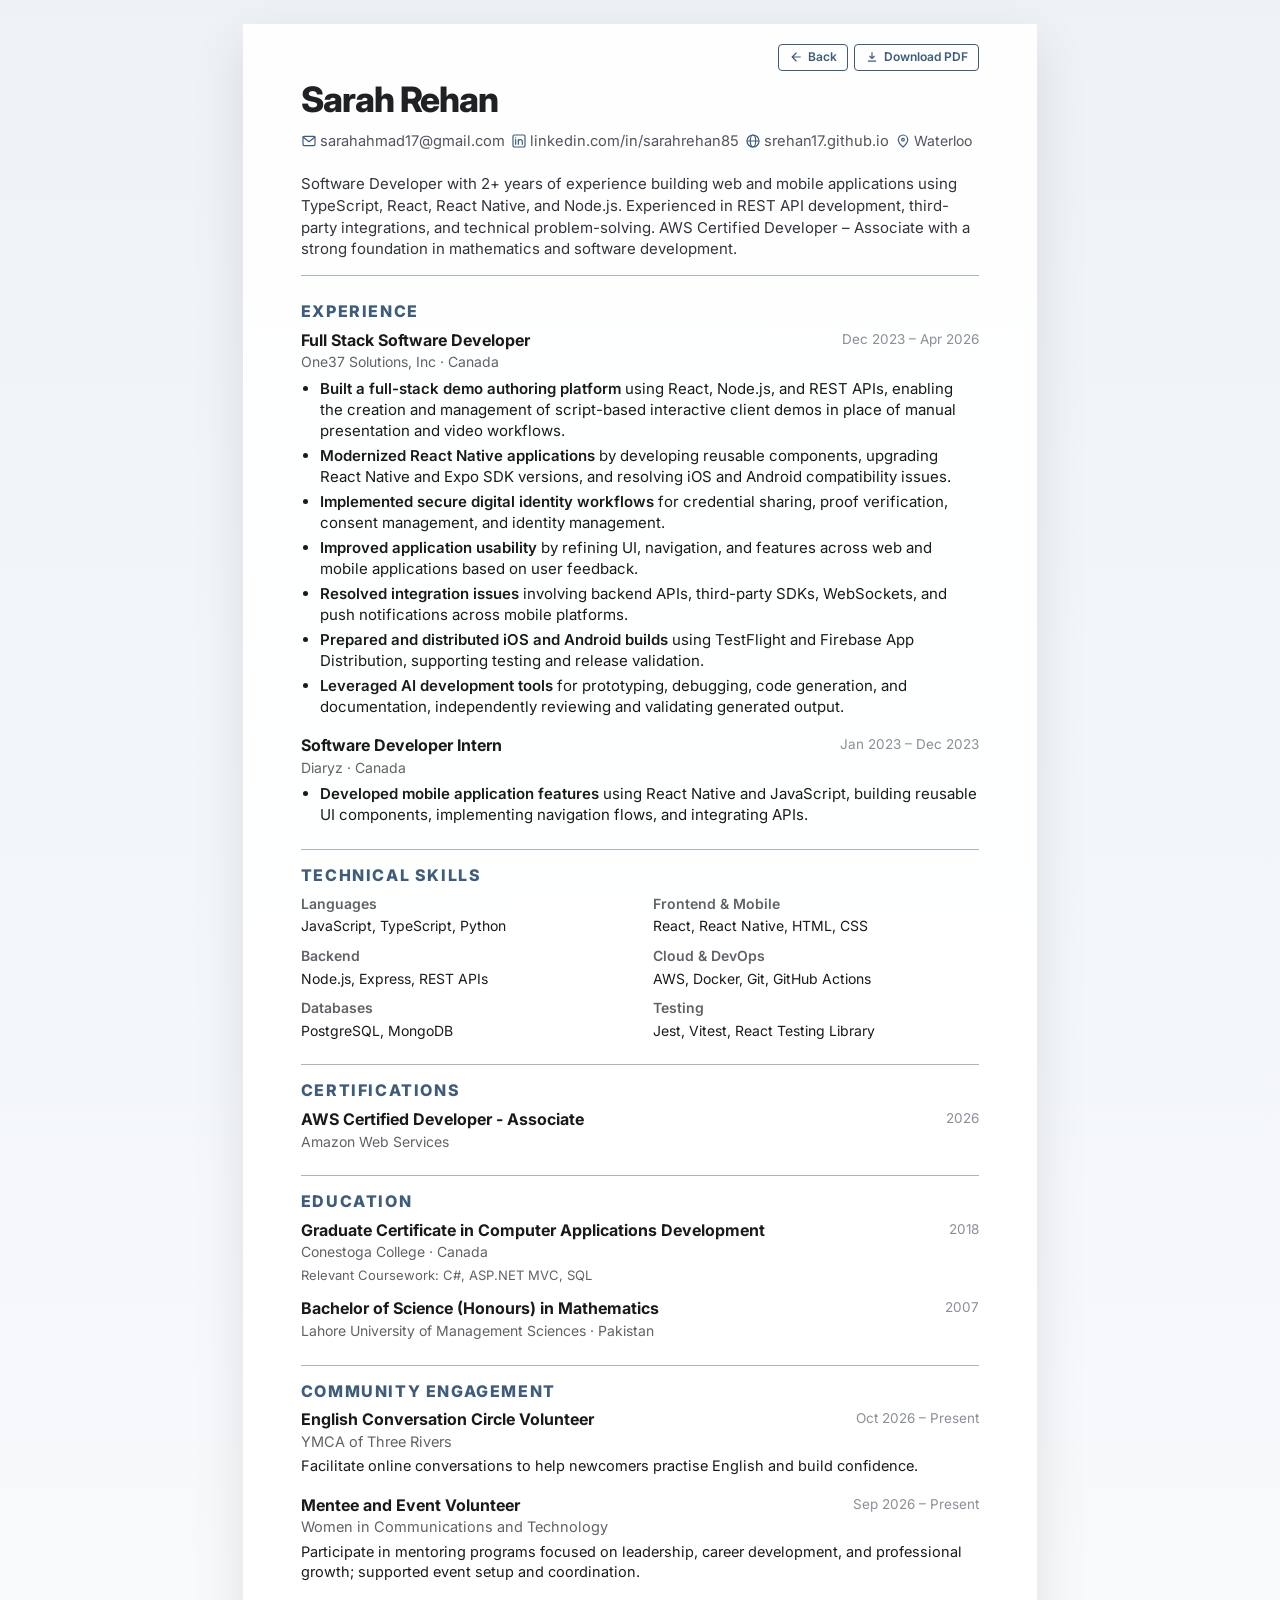
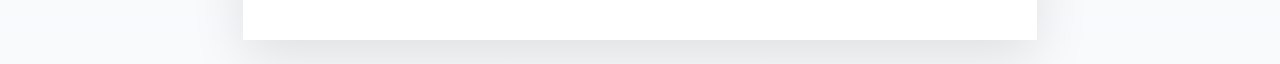
==== commit 439dbcaa: "Update resume summary, coursework, and contact spacing" ====
--- a/resume.html
+++ b/resume.html
@@ -73,7 +73,7 @@
       </div>
 
       <p class="summary">
-        Software Developer with 2+ years of experience building web and mobile applications using TypeScript, React, React Native, and Node.js. Experienced in developing REST APIs, integrating third-party services, and implementing digital identity workflows.
+        Software Developer with 2+ years of experience building web and mobile applications using TypeScript, React, React Native, and Node.js. Experienced in REST API development, third-party integrations, and technical problem-solving. AWS Certified Developer – Associate with a strong foundation in mathematics and software development.
       </p>
     </header>
 
@@ -190,6 +190,7 @@
 
           <span>2018</span>
         </div>
+        <p class="coursework">Relevant Coursework: C#, ASP.NET MVC, SQL</p>
       </div>
 
       <div class="edu">
--- a/assets/resume.css
+++ b/assets/resume.css
@@ -902,3 +902,13 @@
 .header-contact > span {
   gap: 3px;
 }
+
+.coursework {
+  margin-top: 5px;
+  color: var(--muted);
+  font-size: 13px;
+  line-height: 1.35;
+}
+@media print {
+  .coursework { font-size: 10pt; }
+}
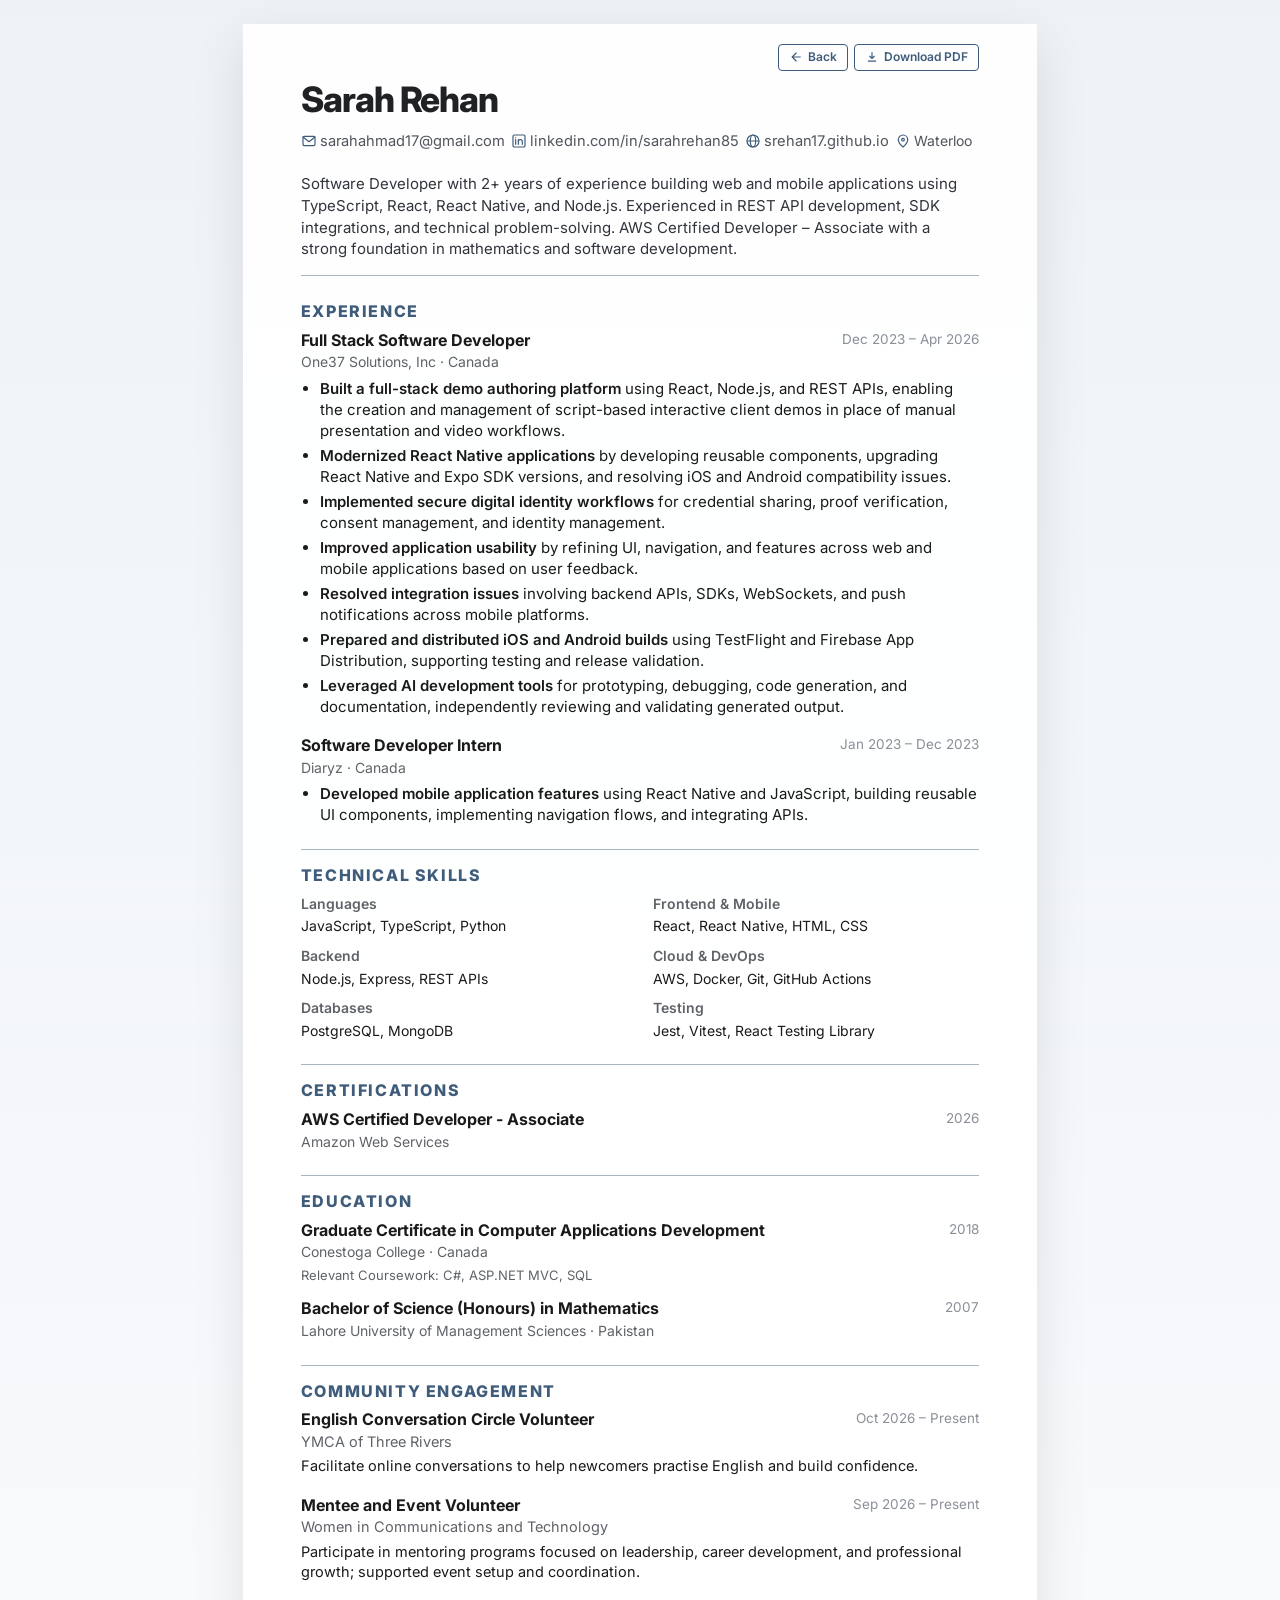
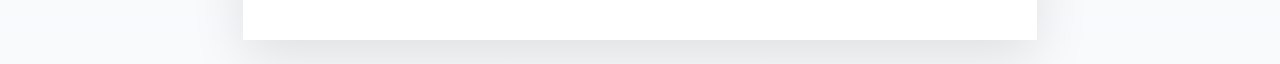
==== commit fb0dae07: "Refine wording" ====
--- a/resume.html
+++ b/resume.html
@@ -73,7 +73,7 @@
       </div>
 
       <p class="summary">
-        Software Developer with 2+ years of experience building web and mobile applications using TypeScript, React, React Native, and Node.js. Experienced in REST API development, third-party integrations, and technical problem-solving. AWS Certified Developer – Associate with a strong foundation in mathematics and software development.
+        Software Developer with 2+ years of experience building web and mobile applications using TypeScript, React, React Native, and Node.js. Experienced in REST API development, SDK integrations, and technical problem-solving. AWS Certified Developer – Associate with a strong foundation in mathematics and software development.
       </p>
     </header>
 
@@ -95,7 +95,7 @@
           <li><strong>Modernized React Native applications</strong> by developing reusable components, upgrading React Native and Expo SDK versions, and resolving iOS and Android compatibility issues.</li>
           <li><strong>Implemented secure digital identity workflows</strong> for credential sharing, proof verification, consent management, and identity management.</li>
           <li><strong>Improved application usability</strong> by refining UI, navigation, and features across web and mobile applications based on user feedback.</li>
-          <li><strong>Resolved integration issues</strong> involving backend APIs, third-party SDKs, WebSockets, and push notifications across mobile platforms.</li>
+          <li><strong>Resolved integration issues</strong> involving backend APIs, SDKs, WebSockets, and push notifications across mobile platforms.</li>
           <li><strong>Prepared and distributed iOS and Android builds</strong> using TestFlight and Firebase App Distribution, supporting testing and release validation.</li>
           <li><strong>Leveraged AI development tools</strong> for prototyping, debugging, code generation, and documentation, independently reviewing and validating generated output.</li>
         </ul>
